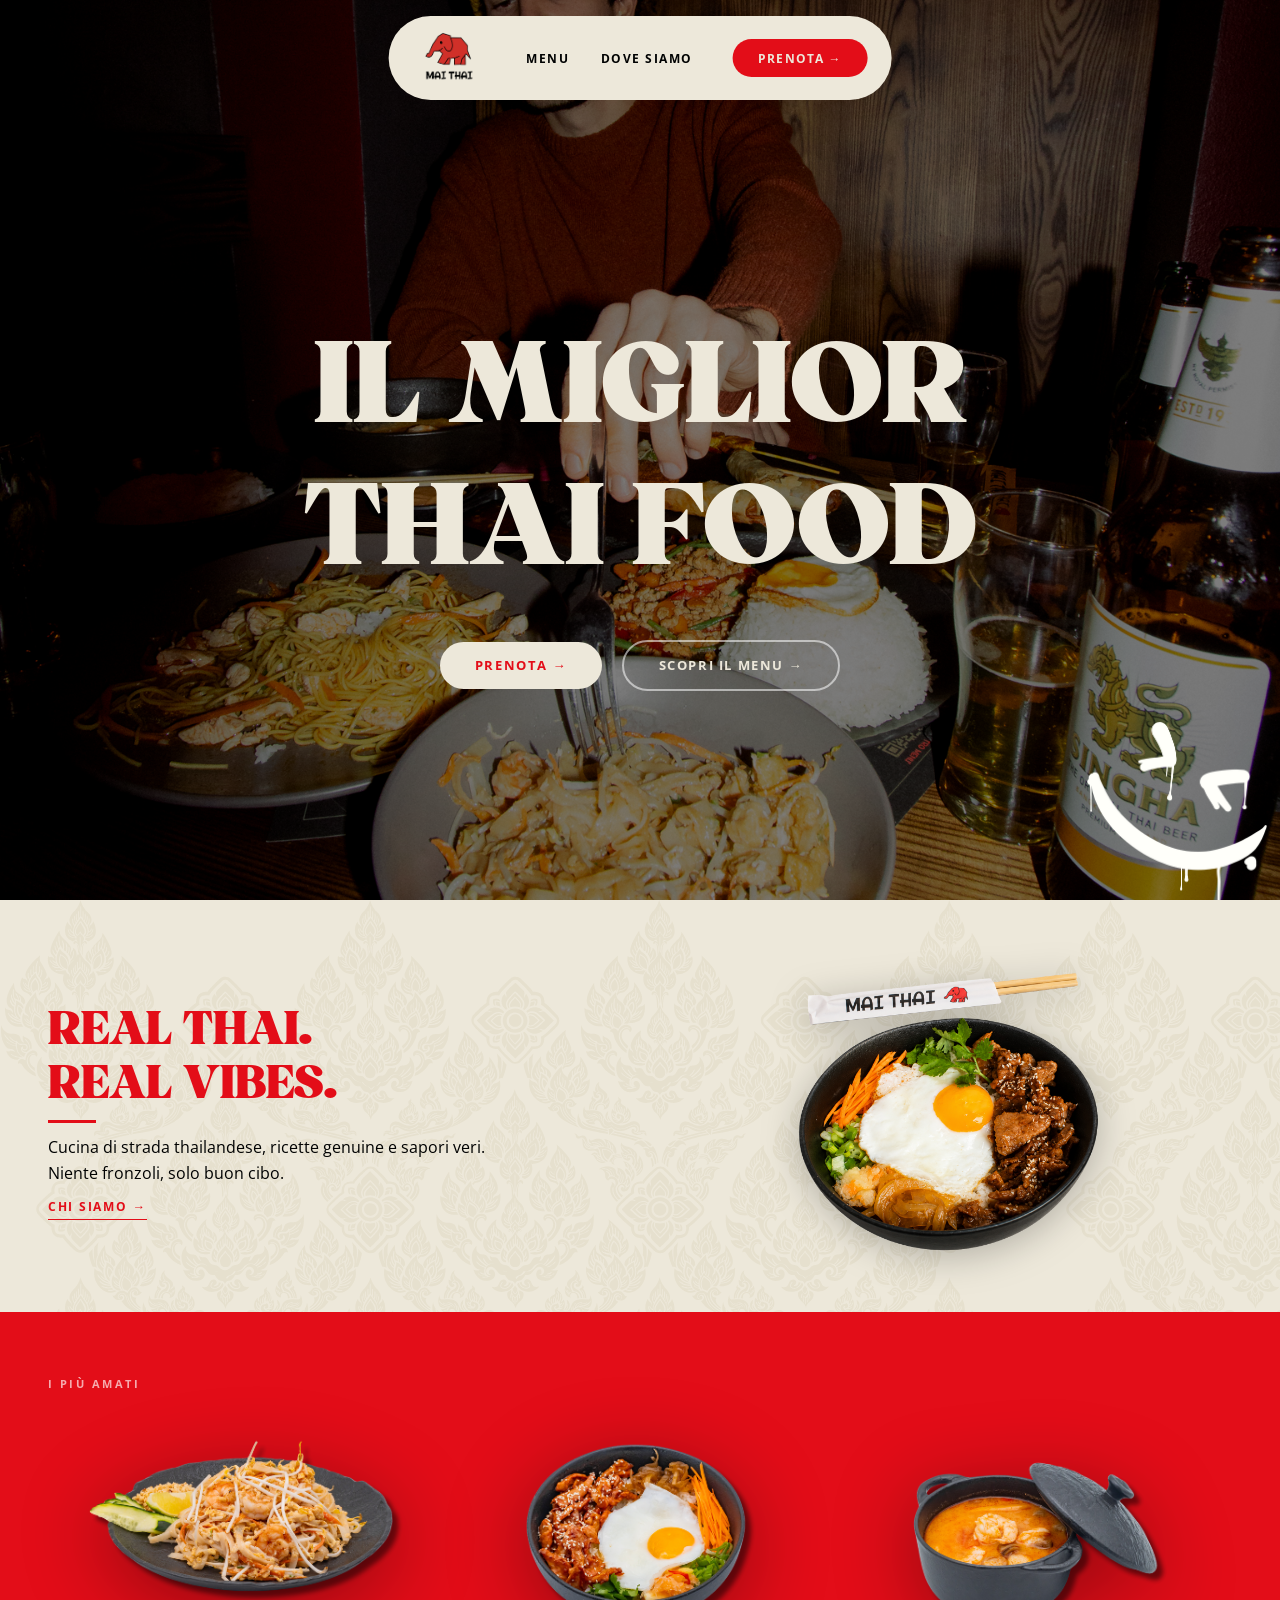
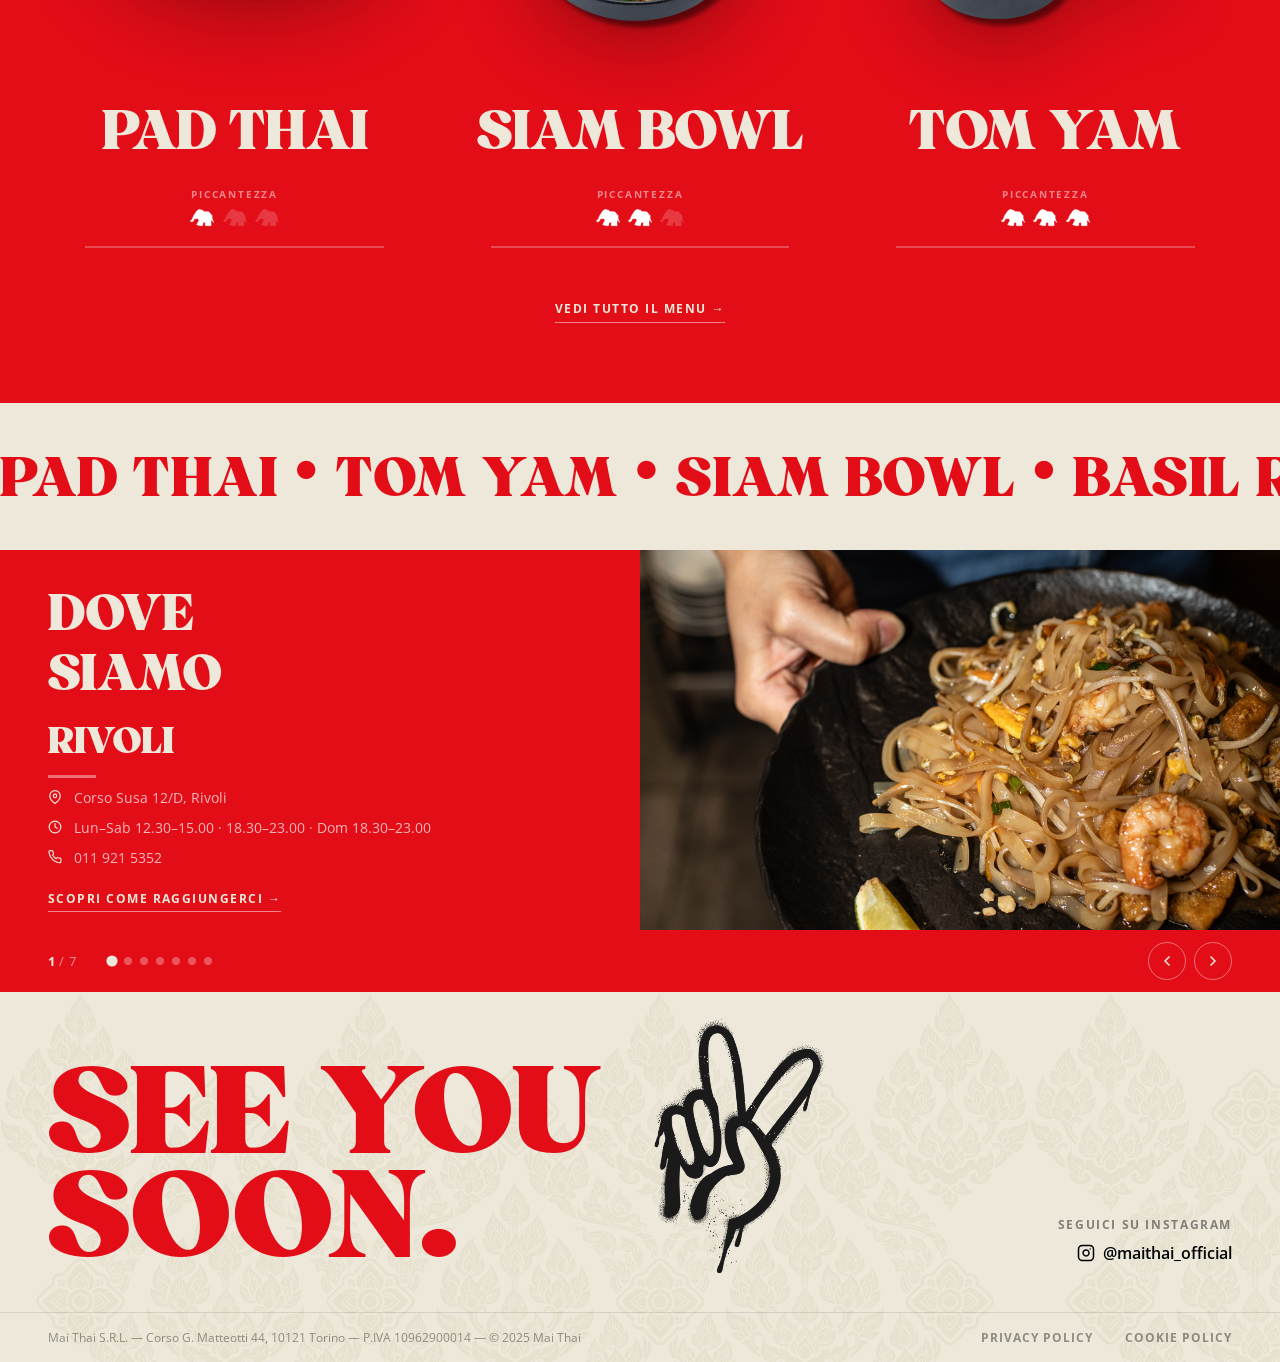
==== home-v3.html @ 7709aa97 "Rimuove voce Home dalla navbar — il logo funge da link home" ====
<!DOCTYPE html>
<html lang="it">
<head>
  <meta charset="UTF-8">
  <meta name="viewport" content="width=device-width, initial-scale=1.0">
  <title>Mai Thai — Ristorante Thai Torino</title>
  <link rel="icon" href="images/loghi/logoheader.png">
  <link rel="stylesheet" href="css/reset.css">
  <link rel="stylesheet" href="css/animations.css">
  <link rel="stylesheet" href="css/home-v3.css">
  <link rel="preconnect" href="https://fonts.googleapis.com">
  <link rel="preconnect" href="https://fonts.gstatic.com" crossorigin>
  <link href="https://fonts.googleapis.com/css2?family=Open+Sans:ital,wght@0,300..800;1,300..800&display=swap" rel="stylesheet">
</head>
<body>

  <!-- ===== HEADER ===== -->
  <header class="v3-header">
    <div class="v3-header__inner">
      <a href="home-v3.html" class="v3-header__logo">
        <img src="images/loghi/logoheader.png" alt="Mai Thai">
      </a>
      <nav class="v3-header__nav">
        <a href="menu.html">Menu</a>
        <a href="sedi.html">Dove siamo</a>
      </nav>
      <a href="sedi.html" class="v3-header__cta">Prenota &rarr;</a>
      <button class="v3-header__burger" aria-label="Apri menu" aria-expanded="false">
        <span></span><span></span><span></span>
      </button>
    </div>
  </header>

  <div class="v3-nav-mobile" id="v3-nav-mobile">
    <div class="v3-nav-mobile__inner">
      <a href="menu.html">Menu</a>
      <a href="sedi.html">Dove siamo</a>
      <a href="sedi.html" class="v3-nav-mobile__cta">Prenota &rarr;</a>
    </div>
  </div>

  <main>

    <!-- ===== HERO ===== -->
    <section class="v3-hero">

      <div class="v3-hero__content">
        <h1 class="v3-hero__title">
          <span>Il miglior</span>
          <span>Thai Food</span>
        </h1>
        <div class="v3-hero__ctas">
          <a href="sedi.html" class="v3-hero__cta v3-hero__cta--primary">Prenota →</a>
          <a href="#bestseller" class="v3-hero__cta v3-hero__cta--secondary">Scopri il menu →</a>
        </div>
      </div>

      <img src="images/grafiche/grafiti/SMILE.png" alt="" class="v3-graffiti v3-graffiti--smile-hero" aria-hidden="true">

    </section>

    <!-- ===== CHI SIAMO ===== -->
    <section class="v3-chisiamo">

      <div class="v3-chisiamo__inner">

        <div class="v3-chisiamo__text" data-reveal>
          <h2 class="v3-chisiamo__title">Real Thai.<br>Real Vibes.</h2>
          <div class="v3-chisiamo__divider"></div>
          <p class="v3-chisiamo__desc">Cucina di strada thailandese, ricette genuine e sapori veri. Niente fronzoli, solo buon cibo.</p>
          <a href="sedi.html" class="v3-chisiamo__link">Chi siamo &rarr;</a>
        </div>

        <div class="v3-chisiamo__visual">
          <div class="v3-chisiamo__photo" data-reveal-right>
            <img src="images/grafiche/PROVA CHI SIAMO.png" alt="Mai Thai ristorante">
          </div>
        </div>

      </div>

    </section>

    <!-- ===== BEST SELLER ===== -->
    <section class="v3-bestseller" id="bestseller">

      <p class="v3-bestseller__label">I più amati</p>

      <div class="v3-bestseller__grid">

        <div class="v3-dish">
          <div class="v3-dish__img">
            <img src="images/PIATTI/PADTHAI.png" alt="Pad Thai">
          </div>
          <h3 class="v3-dish__name">Pad Thai</h3>
          <div class="v3-dish__spice">
            <span class="v3-dish__spice-label">Piccantezza</span>
            <div class="v3-dish__spice-icons">
              <img src="images/loghi/elefante-rosso.svg" class="active" alt="">
              <img src="images/loghi/elefante-rosso.svg" alt="">
              <img src="images/loghi/elefante-rosso.svg" alt="">
            </div>
          </div>
          <div class="v3-dish__line"></div>
        </div>

        <div class="v3-dish">
          <div class="v3-dish__img">
            <img src="images/PIATTI/SIAMBOWL.png" alt="Siam Bowl">
          </div>
          <h3 class="v3-dish__name">Siam Bowl</h3>
          <div class="v3-dish__spice">
            <span class="v3-dish__spice-label">Piccantezza</span>
            <div class="v3-dish__spice-icons">
              <img src="images/loghi/elefante-rosso.svg" class="active" alt="">
              <img src="images/loghi/elefante-rosso.svg" class="active" alt="">
              <img src="images/loghi/elefante-rosso.svg" alt="">
            </div>
          </div>
          <div class="v3-dish__line"></div>
        </div>

        <div class="v3-dish">
          <div class="v3-dish__img">
            <img src="images/PIATTI/TOMYAMKOONG.png" alt="Tom Yam">
          </div>
          <h3 class="v3-dish__name">Tom Yam</h3>
          <div class="v3-dish__spice">
            <span class="v3-dish__spice-label">Piccantezza</span>
            <div class="v3-dish__spice-icons">
              <img src="images/loghi/elefante-rosso.svg" class="active" alt="">
              <img src="images/loghi/elefante-rosso.svg" class="active" alt="">
              <img src="images/loghi/elefante-rosso.svg" class="active" alt="">
            </div>
          </div>
          <div class="v3-dish__line"></div>
        </div>

      </div>

      <div class="v3-bestseller__cta">
        <a href="menu.html">Vedi tutto il menu &rarr;</a>
      </div>

    </section>

    <!-- ===== TICKER ===== -->
    <div class="v3-ticker" aria-hidden="true">
      <div class="v3-ticker__wrap">
        <div class="v3-ticker__track">
          <span>PAD THAI &bull; TOM YAM &bull; SIAM BOWL &bull; BASIL RICE &bull; SPRING ROLL &bull; GREEN CURRY &bull; PRAWN PANANG &bull;&nbsp;&nbsp;</span>
          <span>PAD THAI &bull; TOM YAM &bull; SIAM BOWL &bull; BASIL RICE &bull; SPRING ROLL &bull; GREEN CURRY &bull; PRAWN PANANG &bull;&nbsp;&nbsp;</span>
        </div>
      </div>
    </div>

    <!-- ===== DOVE SIAMO — SLIDER ===== -->
    <section class="v3-sedi">

      <!-- Colonna sinistra: info slides + controlli -->
      <div class="v3-sedi__left">

        <!-- Slide 1: Rivoli -->
        <div class="v3-sedi__slide active">
          <div class="v3-sedi__info">
            <h2 class="v3-sedi__heading">Dove<br>siamo</h2>
            <p class="v3-sedi__city">Rivoli</p>
            <div class="v3-sedi__divider"></div>
            <div class="v3-sedi__row">
              <svg width="14" height="14" viewBox="0 0 24 24" fill="none" stroke="currentColor" stroke-width="2" stroke-linecap="round" stroke-linejoin="round"><path d="M21 10c0 7-9 13-9 13s-9-6-9-13a9 9 0 0 1 18 0z"/><circle cx="12" cy="10" r="3"/></svg>
              Corso Susa 12/D, Rivoli
            </div>
            <div class="v3-sedi__row">
              <svg width="14" height="14" viewBox="0 0 24 24" fill="none" stroke="currentColor" stroke-width="2" stroke-linecap="round" stroke-linejoin="round"><circle cx="12" cy="12" r="10"/><polyline points="12 6 12 12 16 14"/></svg>
              Lun–Sab 12.30–15.00 &middot; 18.30–23.00 &middot; Dom 18.30–23.00
            </div>
            <div class="v3-sedi__row">
              <svg width="14" height="14" viewBox="0 0 24 24" fill="none" stroke="currentColor" stroke-width="2" stroke-linecap="round" stroke-linejoin="round"><path d="M22 16.92v3a2 2 0 0 1-2.18 2 19.79 19.79 0 0 1-8.63-3.07A19.5 19.5 0 0 1 4.69 12 19.79 19.79 0 0 1 1.61 3.41 2 2 0 0 1 3.59 1h3a2 2 0 0 1 2 1.72 12.84 12.84 0 0 0 .7 2.81 2 2 0 0 1-.45 2.11L8.09 8.91a16 16 0 0 0 6 6l1.27-1.27a2 2 0 0 1 2.11-.45 12.84 12.84 0 0 0 2.81.7A2 2 0 0 1 22 16.92z"/></svg>
              <a href="tel:01119215352">011 921 5352</a>
            </div>
            <a href="sedi.html#rivoli" class="v3-sedi__cta">Scopri come raggiungerci &rarr;</a>
          </div>
        </div>

        <!-- Slide 2: Torino -->
        <div class="v3-sedi__slide">
          <div class="v3-sedi__info">
            <h2 class="v3-sedi__heading">Dove<br>siamo</h2>
            <p class="v3-sedi__city">Torino</p>
            <div class="v3-sedi__divider"></div>
            <div class="v3-sedi__row">
              <svg width="14" height="14" viewBox="0 0 24 24" fill="none" stroke="currentColor" stroke-width="2" stroke-linecap="round" stroke-linejoin="round"><path d="M21 10c0 7-9 13-9 13s-9-6-9-13a9 9 0 0 1 18 0z"/><circle cx="12" cy="10" r="3"/></svg>
              Via Mazzini 56/H, Torino
            </div>
            <div class="v3-sedi__row">
              <svg width="14" height="14" viewBox="0 0 24 24" fill="none" stroke="currentColor" stroke-width="2" stroke-linecap="round" stroke-linejoin="round"><circle cx="12" cy="12" r="10"/><polyline points="12 6 12 12 16 14"/></svg>
              Lun–Sab 12.30–15.00 &middot; 18.30–23.00 &middot; Dom 18.30–23.00
            </div>
            <div class="v3-sedi__row">
              <svg width="14" height="14" viewBox="0 0 24 24" fill="none" stroke="currentColor" stroke-width="2" stroke-linecap="round" stroke-linejoin="round"><path d="M22 16.92v3a2 2 0 0 1-2.18 2 19.79 19.79 0 0 1-8.63-3.07A19.5 19.5 0 0 1 4.69 12 19.79 19.79 0 0 1 1.61 3.41 2 2 0 0 1 3.59 1h3a2 2 0 0 1 2 1.72 12.84 12.84 0 0 0 .7 2.81 2 2 0 0 1-.45 2.11L8.09 8.91a16 16 0 0 0 6 6l1.27-1.27a2 2 0 0 1 2.11-.45 12.84 12.84 0 0 0 2.81.7A2 2 0 0 1 22 16.92z"/></svg>
              <a href="tel:0117633653">011 763 3653</a>
            </div>
            <a href="sedi.html#torino" class="v3-sedi__cta">Scopri come raggiungerci &rarr;</a>
          </div>
        </div>

        <!-- Slide 3: Moncalieri -->
        <div class="v3-sedi__slide">
          <div class="v3-sedi__info">
            <h2 class="v3-sedi__heading">Dove<br>siamo</h2>
            <p class="v3-sedi__city">Moncalieri</p>
            <div class="v3-sedi__divider"></div>
            <div class="v3-sedi__row">
              <svg width="14" height="14" viewBox="0 0 24 24" fill="none" stroke="currentColor" stroke-width="2" stroke-linecap="round" stroke-linejoin="round"><path d="M21 10c0 7-9 13-9 13s-9-6-9-13a9 9 0 0 1 18 0z"/><circle cx="12" cy="10" r="3"/></svg>
              Strada Torino 1, Moncalieri
            </div>
            <div class="v3-sedi__row">
              <svg width="14" height="14" viewBox="0 0 24 24" fill="none" stroke="currentColor" stroke-width="2" stroke-linecap="round" stroke-linejoin="round"><circle cx="12" cy="12" r="10"/><polyline points="12 6 12 12 16 14"/></svg>
              Lun–Sab 12.30–15.00 &middot; 18.30–23.00 &middot; Dom 18.30–23.00
            </div>
            <div class="v3-sedi__row">
              <svg width="14" height="14" viewBox="0 0 24 24" fill="none" stroke="currentColor" stroke-width="2" stroke-linecap="round" stroke-linejoin="round"><path d="M22 16.92v3a2 2 0 0 1-2.18 2 19.79 19.79 0 0 1-8.63-3.07A19.5 19.5 0 0 1 4.69 12 19.79 19.79 0 0 1 1.61 3.41 2 2 0 0 1 3.59 1h3a2 2 0 0 1 2 1.72 12.84 12.84 0 0 0 .7 2.81 2 2 0 0 1-.45 2.11L8.09 8.91a16 16 0 0 0 6 6l1.27-1.27a2 2 0 0 1 2.11-.45 12.84 12.84 0 0 0 2.81.7A2 2 0 0 1 22 16.92z"/></svg>
              <a href="tel:0116404405">011 640 4405</a>
            </div>
            <a href="sedi.html#moncalieri" class="v3-sedi__cta">Scopri come raggiungerci &rarr;</a>
          </div>
        </div>

        <!-- Slide 4: Torino 2 -->
        <div class="v3-sedi__slide">
          <div class="v3-sedi__info">
            <h2 class="v3-sedi__heading">Dove<br>siamo</h2>
            <p class="v3-sedi__city">Torino 2</p>
            <div class="v3-sedi__divider"></div>
            <div class="v3-sedi__row">
              <svg width="14" height="14" viewBox="0 0 24 24" fill="none" stroke="currentColor" stroke-width="2" stroke-linecap="round" stroke-linejoin="round"><path d="M21 10c0 7-9 13-9 13s-9-6-9-13a9 9 0 0 1 18 0z"/><circle cx="12" cy="10" r="3"/></svg>
              Via G. Gropello 22, Torino
            </div>
            <div class="v3-sedi__row">
              <svg width="14" height="14" viewBox="0 0 24 24" fill="none" stroke="currentColor" stroke-width="2" stroke-linecap="round" stroke-linejoin="round"><circle cx="12" cy="12" r="10"/><polyline points="12 6 12 12 16 14"/></svg>
              Lun–Sab 12.30–15.00 &middot; 18.30–23.00 &middot; Dom 18.30–23.00
            </div>
            <div class="v3-sedi__row">
              <svg width="14" height="14" viewBox="0 0 24 24" fill="none" stroke="currentColor" stroke-width="2" stroke-linecap="round" stroke-linejoin="round"><path d="M22 16.92v3a2 2 0 0 1-2.18 2 19.79 19.79 0 0 1-8.63-3.07A19.5 19.5 0 0 1 4.69 12 19.79 19.79 0 0 1 1.61 3.41 2 2 0 0 1 3.59 1h3a2 2 0 0 1 2 1.72 12.84 12.84 0 0 0 .7 2.81 2 2 0 0 1-.45 2.11L8.09 8.91a16 16 0 0 0 6 6l1.27-1.27a2 2 0 0 1 2.11-.45 12.84 12.84 0 0 0 2.81.7A2 2 0 0 1 22 16.92z"/></svg>
              <a href="tel:0117602823">011 760 2823</a>
            </div>
            <a href="sedi.html#torino2" class="v3-sedi__cta">Scopri come raggiungerci &rarr;</a>
          </div>
        </div>

        <!-- Slide 5: Chieri -->
        <div class="v3-sedi__slide">
          <div class="v3-sedi__info">
            <h2 class="v3-sedi__heading">Dove<br>siamo</h2>
            <p class="v3-sedi__city">Chieri</p>
            <div class="v3-sedi__divider"></div>
            <div class="v3-sedi__row">
              <svg width="14" height="14" viewBox="0 0 24 24" fill="none" stroke="currentColor" stroke-width="2" stroke-linecap="round" stroke-linejoin="round"><path d="M21 10c0 7-9 13-9 13s-9-6-9-13a9 9 0 0 1 18 0z"/><circle cx="12" cy="10" r="3"/></svg>
              Via Marconi 1, Chieri
            </div>
            <div class="v3-sedi__row">
              <svg width="14" height="14" viewBox="0 0 24 24" fill="none" stroke="currentColor" stroke-width="2" stroke-linecap="round" stroke-linejoin="round"><circle cx="12" cy="12" r="10"/><polyline points="12 6 12 12 16 14"/></svg>
              Lun–Sab 12.30–15.00 &middot; 18.30–23.00 &middot; Dom 18.30–23.00
            </div>
            <div class="v3-sedi__row">
              <svg width="14" height="14" viewBox="0 0 24 24" fill="none" stroke="currentColor" stroke-width="2" stroke-linecap="round" stroke-linejoin="round"><path d="M22 16.92v3a2 2 0 0 1-2.18 2 19.79 19.79 0 0 1-8.63-3.07A19.5 19.5 0 0 1 4.69 12 19.79 19.79 0 0 1 1.61 3.41 2 2 0 0 1 3.59 1h3a2 2 0 0 1 2 1.72 12.84 12.84 0 0 0 .7 2.81 2 2 0 0 1-.45 2.11L8.09 8.91a16 16 0 0 0 6 6l1.27-1.27a2 2 0 0 1 2.11-.45 12.84 12.84 0 0 0 2.81.7A2 2 0 0 1 22 16.92z"/></svg>
              <a href="tel:0119315778">011 931 5778</a>
            </div>
            <a href="sedi.html#chieri" class="v3-sedi__cta">Scopri come raggiungerci &rarr;</a>
          </div>
        </div>

        <!-- Slide 6: Cuneo -->
        <div class="v3-sedi__slide">
          <div class="v3-sedi__info">
            <h2 class="v3-sedi__heading">Dove<br>siamo</h2>
            <p class="v3-sedi__city">Cuneo</p>
            <div class="v3-sedi__divider"></div>
            <div class="v3-sedi__row">
              <svg width="14" height="14" viewBox="0 0 24 24" fill="none" stroke="currentColor" stroke-width="2" stroke-linecap="round" stroke-linejoin="round"><path d="M21 10c0 7-9 13-9 13s-9-6-9-13a9 9 0 0 1 18 0z"/><circle cx="12" cy="10" r="3"/></svg>
              Piazza Vincenzo Virginio 9/B, Cuneo
            </div>
            <div class="v3-sedi__row">
              <svg width="14" height="14" viewBox="0 0 24 24" fill="none" stroke="currentColor" stroke-width="2" stroke-linecap="round" stroke-linejoin="round"><circle cx="12" cy="12" r="10"/><polyline points="12 6 12 12 16 14"/></svg>
              Lun–Sab 12.30–15.00 &middot; 18.30–23.00 &middot; Dom 18.30–23.00
            </div>
            <div class="v3-sedi__row">
              <svg width="14" height="14" viewBox="0 0 24 24" fill="none" stroke="currentColor" stroke-width="2" stroke-linecap="round" stroke-linejoin="round"><path d="M22 16.92v3a2 2 0 0 1-2.18 2 19.79 19.79 0 0 1-8.63-3.07A19.5 19.5 0 0 1 4.69 12 19.79 19.79 0 0 1 1.61 3.41 2 2 0 0 1 3.59 1h3a2 2 0 0 1 2 1.72 12.84 12.84 0 0 0 .7 2.81 2 2 0 0 1-.45 2.11L8.09 8.91a16 16 0 0 0 6 6l1.27-1.27a2 2 0 0 1 2.11-.45 12.84 12.84 0 0 0 2.81.7A2 2 0 0 1 22 16.92z"/></svg>
              <a href="tel:0171480470">0171 480 470</a>
            </div>
            <a href="sedi.html#cuneo" class="v3-sedi__cta">Scopri come raggiungerci &rarr;</a>
          </div>
        </div>

        <!-- Slide 7: Mondovì -->
        <div class="v3-sedi__slide">
          <div class="v3-sedi__info">
            <h2 class="v3-sedi__heading">Dove<br>siamo</h2>
            <p class="v3-sedi__city">Mondov&igrave;</p>
            <div class="v3-sedi__divider"></div>
            <div class="v3-sedi__row">
              <svg width="14" height="14" viewBox="0 0 24 24" fill="none" stroke="currentColor" stroke-width="2" stroke-linecap="round" stroke-linejoin="round"><path d="M21 10c0 7-9 13-9 13s-9-6-9-13a9 9 0 0 1 18 0z"/><circle cx="12" cy="10" r="3"/></svg>
              Corso Statuto 10, Mondov&igrave;
            </div>
            <div class="v3-sedi__row">
              <svg width="14" height="14" viewBox="0 0 24 24" fill="none" stroke="currentColor" stroke-width="2" stroke-linecap="round" stroke-linejoin="round"><circle cx="12" cy="12" r="10"/><polyline points="12 6 12 12 16 14"/></svg>
              Lun–Sab 12.30–15.00 &middot; 18.30–23.00 &middot; Dom 18.30–23.00
            </div>
            <div class="v3-sedi__row">
              <svg width="14" height="14" viewBox="0 0 24 24" fill="none" stroke="currentColor" stroke-width="2" stroke-linecap="round" stroke-linejoin="round"><path d="M22 16.92v3a2 2 0 0 1-2.18 2 19.79 19.79 0 0 1-8.63-3.07A19.5 19.5 0 0 1 4.69 12 19.79 19.79 0 0 1 1.61 3.41 2 2 0 0 1 3.59 1h3a2 2 0 0 1 2 1.72 12.84 12.84 0 0 0 .7 2.81 2 2 0 0 1-.45 2.11L8.09 8.91a16 16 0 0 0 6 6l1.27-1.27a2 2 0 0 1 2.11-.45 12.84 12.84 0 0 0 2.81.7A2 2 0 0 1 22 16.92z"/></svg>
              <a href="tel:0174300296">0174 300 296</a>
            </div>
            <a href="sedi.html#mondovi" class="v3-sedi__cta">Scopri come raggiungerci &rarr;</a>
          </div>
        </div>

      </div>

      <!-- Colonna destra: foto -->
      <div class="v3-sedi__right">
        <div class="v3-sedi__photo active"><img src="images/street/STREET1.jpg" alt="Mai Thai Rivoli" style="object-position: center 55%;"></div>
        <div class="v3-sedi__photo"><img src="images/street/STREET2.jpg" alt="Mai Thai Torino" style="object-position: center 55%;"></div>
        <div class="v3-sedi__photo"><img src="images/street/STREET3.jpg" alt="Mai Thai Moncalieri" style="object-position: center center;"></div>
        <div class="v3-sedi__photo"><img src="images/street/STREET4.jpg" alt="Mai Thai Torino 2" style="object-position: center 55%;"></div>
        <div class="v3-sedi__photo"><img src="images/street/STREET5.jpg" alt="Mai Thai Chieri" style="object-position: center 35%;"></div>
        <div class="v3-sedi__photo"><img src="images/street/STREET6.jpg" alt="Mai Thai Cuneo" style="object-position: center 40%;"></div>
        <div class="v3-sedi__photo"><img src="images/street/STREET7.jpg" alt="Mai Thai Mondovì" style="object-position: center 40%;"></div>
      </div>

      <!-- Controlli slider — sotto, centrati su tutta la larghezza -->
      <div class="v3-sedi__controls">
        <span class="v3-sedi__counter"><strong>1</strong> / 7</span>
        <div class="v3-sedi__arrows">
          <button class="v3-sedi__btn v3-sedi__btn--prev" aria-label="Sede precedente">
            <svg viewBox="0 0 24 24"><polyline points="15 18 9 12 15 6"/></svg>
          </button>
          <button class="v3-sedi__btn v3-sedi__btn--next" aria-label="Sede successiva">
            <svg viewBox="0 0 24 24"><polyline points="9 18 15 12 9 6"/></svg>
          </button>
        </div>
      </div>

    </section>

  </main>

  <!-- ===== FOOTER ===== -->
  <footer class="v3-footer">

    <div class="v3-footer__main">
      <h2 class="v3-footer__headline">See you<br>soon.</h2>
      <img src="images/grafiche/grafiti/HAND.png" alt="" class="v3-graffiti v3-graffiti--smile-footer" aria-hidden="true">
      <div class="v3-footer__social">
        <p class="v3-footer__social-label">Seguici su Instagram</p>
        <a href="https://www.instagram.com/maithai_official/" target="_blank" rel="noopener" class="v3-footer__social-handle">
          <svg width="18" height="18" viewBox="0 0 24 24" fill="none" stroke="currentColor" stroke-width="2" stroke-linecap="round" stroke-linejoin="round"><rect x="2" y="2" width="20" height="20" rx="5" ry="5"/><path d="M16 11.37A4 4 0 1 1 12.63 8 4 4 0 0 1 16 11.37z"/><line x1="17.5" y1="6.5" x2="17.51" y2="6.5"/></svg>
          @maithai_official
        </a>
      </div>
    </div>

    <div class="v3-footer__bottom">
      <p class="v3-footer__legal">Mai Thai S.R.L. &mdash; Corso G. Matteotti 44, 10121 Torino &mdash; P.IVA 10962900014 &mdash; &copy; 2025 Mai Thai</p>
      <div class="v3-footer__bottom-links">
        <a href="#">Privacy Policy</a>
        <a href="#">Cookie Policy</a>
      </div>
    </div>

  </footer>

  <script src="js/animations.js"></script>
  <script src="js/home-v3.js"></script>

</body>
</html>
---- css/animations.css ----
/* ===== ANIMAZIONI SITO ===== */

/* ----- Scroll to top button ----- */
.scroll-top {
  position: fixed;
  bottom: 2rem;
  right: 2rem;
  z-index: 900;
  width: 48px;
  height: 48px;
  border-radius: 50%;
  background-color: var(--color-white);
  border: none;
  cursor: pointer;
  display: flex;
  align-items: center;
  justify-content: center;
  box-shadow: 0 4px 16px rgba(0,0,0,0.20);
  opacity: 0;
  transform: translateY(12px);
  transition: opacity 0.3s ease, transform 0.3s ease, background-color 0.2s;
  pointer-events: none;
}

.scroll-top.is-visible {
  opacity: 1;
  transform: translateY(0);
  pointer-events: auto;
}

.scroll-top:hover {
  background-color: var(--color-red);
  animation: btn-bounce-up 0.4s ease;
}

@keyframes btn-bounce-up {
  0%, 100% { transform: translateY(0); }
  40%       { transform: translateY(-6px); }
  70%       { transform: translateY(-2px); }
}

.scroll-top svg {
  width: 20px;
  height: 20px;
  color: var(--color-red);
  transition: color 0.2s;
}

.scroll-top:hover svg {
  color: var(--color-white);
}


/* ----- Transizioni tra pagine: loader con logo ----- */
#page-loader {
  position: fixed;
  inset: 0;
  z-index: 9999;
  background-color: #0a0a0a;
  display: flex;
  align-items: center;
  justify-content: center;
  opacity: 0;
  pointer-events: none;
  transition: opacity 0.25s ease;
}

#page-loader.is-active {
  opacity: 1;
  pointer-events: all;
}

#page-loader img {
  width: 140px;
  opacity: 0;
  transform: scale(0.85);
  transition: opacity 0.2s ease 0.15s, transform 0.3s cubic-bezier(0.34, 1.56, 0.64, 1) 0.15s;
}

#page-loader.is-active img {
  opacity: 1;
  transform: scale(1);
}

@keyframes page-fade-in {
  from { opacity: 0; }
  to   { opacity: 1; }
}

body {
  animation: page-fade-in 0.35s ease forwards;
}


/* ----- Scroll reveal ----- */
[data-reveal] {
  opacity: 0;
  transform: translateY(30px);
  transition: opacity 0.65s ease, transform 0.65s ease;
}

[data-reveal].is-visible {
  opacity: 1;
  transform: translateY(0);
}

/* ----- Scroll reveal con stagger sui figli ----- */
[data-reveal-stagger] > * {
  opacity: 0;
  transform: translateY(24px);
  transition: opacity 0.55s ease, transform 0.55s ease;
}

[data-reveal-stagger].is-visible > * {
  opacity: 1;
  transform: translateY(0);
}

/* ----- Hero: parole del titolo ----- */
.hero__word {
  display: inline-block;
  opacity: 0;
  transform: translateY(28px);
  transition: opacity 0.5s ease, transform 0.5s cubic-bezier(0.34, 1.56, 0.64, 1);
}

.hero__word.is-visible {
  opacity: 1;
  transform: translateY(0);
}

/* ----- Hero: sottotitolo e bottoni ----- */
.hero__sub,
.hero__actions {
  opacity: 0;
  transform: translateY(18px);
  transition: opacity 0.5s ease, transform 0.5s ease;
}

.hero__sub.is-visible,
.hero__actions.is-visible {
  opacity: 1;
  transform: translateY(0);
}

/* ----- Slide da destra con bounce ----- */
[data-reveal-right] {
  opacity: 0;
  transform: translateX(60px);
  transition: opacity 0.9s ease, transform 1.1s cubic-bezier(0.34, 1.56, 0.64, 1);
}

[data-reveal-right].is-visible {
  opacity: 1;
  transform: translateX(0);
}

/* ----- Rispetta prefers-reduced-motion ----- */
@media (prefers-reduced-motion: reduce) {
  [data-reveal],
  [data-reveal-right],
  [data-reveal-stagger] > *,
  .hero__word,
  .hero__sub,
  .hero__actions {
    opacity: 1 !important;
    transform: none !important;
    transition: none !important;
  }
}
---- css/home-v3.css ----
/* ===== HOME V3 — Bold Street Style ===== */

@font-face {
  font-family: 'TAN Ashford';
  src: url('../font/ashford-bold.woff') format('woff');
  font-weight: bold;
  font-style: normal;
}

:root {
  --red: #E30D18;
  --beige: #EDE8DA;
  --black: #010202;
  --white: #EDE8DA;
  --font-display: 'TAN Ashford', Georgia, serif;
  --font-body: 'Open Sans', sans-serif;
}

*, *::before, *::after { box-sizing: border-box; margin: 0; padding: 0; }

body {
  font-family: var(--font-body);
  background-color: var(--beige);
  background-image: url("../images/grafiche/TEXTURE MENU.png");
  background-repeat: repeat;
  background-blend-mode: multiply;
  color: var(--black);
  -webkit-font-smoothing: antialiased;
}

a { text-decoration: none; color: inherit; }
ul { list-style: none; }
img { max-width: 100%; display: block; }

/* ===== HEADER ===== */

.v3-header {
  position: fixed;
  top: 1rem;
  left: 50%;
  transform: translateX(-50%);
  width: fit-content;
  max-width: calc(100% - 4rem);
  z-index: 100;
  background-color: var(--beige);
  border-radius: 999px;
}

.v3-header__inner {
  display: flex;
  align-items: center;
  gap: 2.5rem;
  padding: 0.7rem 1.5rem 0.7rem 1.5rem;
}

.v3-header__logo {
  flex-shrink: 0;
}

.v3-header__logo img {
  height: 62px;
  width: auto;
  display: block;
}

.v3-header__nav {
  display: flex;
  align-items: center;
  gap: 2rem;
}

.v3-header__nav a {
  font-family: var(--font-body);
  font-weight: 700;
  font-size: 0.75rem;
  letter-spacing: 0.12em;
  text-transform: uppercase;
  color: var(--black);
  transition: color 0.2s;
}

.v3-header__nav a:hover,
.v3-header__nav a.active {
  color: var(--red);
}

.v3-header__cta {
  font-family: var(--font-body);
  font-weight: 700;
  font-size: 0.75rem;
  letter-spacing: 0.1em;
  text-transform: uppercase;
  color: var(--beige);
  background-color: var(--red);
  padding: 0.65rem 1.6rem;
  border-radius: 999px;
  transition: background-color 0.2s;
  white-space: nowrap;
  flex-shrink: 0;
}

.v3-header__cta:hover {
  background-color: var(--black);
}

/* ===== GRAFFITI BASE ===== */

.v3-graffiti {
  position: absolute;
  pointer-events: none;
  user-select: none;
}

/* ===== HERO ===== */

.v3-hero {
  background-color: var(--red);
  background-image: url('../images/street/STREET6.jpg');
  background-size: cover;
  background-position: center 70%;
  min-height: 100vh;
  padding-top: 100px;
  display: flex;
  align-items: center;
  justify-content: center;
  padding-left: 3rem;
  padding-right: 3rem;
  position: relative;
  overflow: hidden;
}

.v3-hero::before {
  content: '';
  position: absolute;
  inset: 0;
  background: rgba(0, 0, 0, 0.50);
  z-index: 0;
}

.v3-hero__content {
  display: flex;
  flex-direction: column;
  align-items: center;
  gap: 3rem;
  z-index: 1;
  position: relative;
  text-align: center;
}

.v3-hero__title {
  font-family: var(--font-display);
  font-size: clamp(6rem, 13vw, 20rem);
  color: var(--white);
  line-height: 0.85;
  text-transform: uppercase;
  display: flex;
  flex-direction: column;
  align-items: center;
}

.v3-hero__title span {
  white-space: nowrap;
}

.v3-hero__ctas {
  display: flex;
  align-items: center;
  gap: 1.2rem;
}

.v3-hero__cta {
  font-family: var(--font-body);
  font-weight: 700;
  font-size: 0.82rem;
  letter-spacing: 0.12em;
  text-transform: uppercase;
  padding: 0.9rem 2.2rem;
  border-radius: 999px;
  transition: background-color 0.2s, color 0.2s, border-color 0.2s;
}

.v3-hero__cta--primary {
  background-color: var(--white);
  color: var(--red);
}

.v3-hero__cta--primary:hover {
  background-color: var(--black);
  color: var(--red);
}

.v3-hero__cta--secondary {
  background-color: transparent;
  color: var(--white);
  border: 2px solid rgba(255,255,255,0.55);
}

.v3-hero__cta--secondary:hover {
  background-color: var(--black);
  color: var(--red);
  border-color: var(--black);
}

.v3-hero__dish img {
  width: 100%;
  height: auto;
  object-fit: contain;
  filter: drop-shadow(0 30px 60px rgba(0,0,0,0.35));
}

/* WOOW — non usato al momento */
.v3-graffiti--woow {
  width: 280px;
  top: 12%;
  right: 4%;
  z-index: 3;
}

/* SMILE — posizione originale, dietro il piatto */
.v3-graffiti--smile-hero {
  width: 180px;
  bottom: -4%;
  right: 1%;
  z-index: 2;
  filter: brightness(0) invert(1) sepia(0.5) saturate(0.6);
}

/* ===== CHI SIAMO ===== */

.v3-chisiamo {
  position: relative;
  background-color: var(--beige);
  background-image: url("../images/grafiche/TEXTURE MENU.png");
  background-repeat: repeat;
  background-blend-mode: multiply;
  padding: 2.5rem 0 2rem;
  overflow: hidden;
}

.v3-chisiamo__inner {
  position: relative;
  z-index: 1;
  display: grid;
  grid-template-columns: 1fr 1fr;
  gap: 2rem;
  align-items: center;
  max-width: 1300px;
  margin: 0 auto;
  padding: 0 3rem;
}

.v3-chisiamo__text {
  display: flex;
  flex-direction: column;
  gap: 0.7rem;
}

.v3-chisiamo__title {
  font-family: var(--font-display);
  font-size: clamp(2.5rem, 5vw, 6.5rem);
  color: var(--red);
  line-height: 0.85;
  text-transform: uppercase;
}

.v3-chisiamo__divider {
  width: 3rem;
  height: 3px;
  background-color: var(--red);
}

.v3-chisiamo__desc {
  font-family: var(--font-body);
  font-size: 0.98rem;
  line-height: 1.7;
  color: var(--black);
  max-width: 460px;
}

.v3-chisiamo__link {
  font-family: var(--font-body);
  font-weight: 700;
  font-size: 0.78rem;
  letter-spacing: 0.14em;
  text-transform: uppercase;
  color: var(--red);
  display: inline-flex;
  align-items: center;
  gap: 0.4rem;
  border-bottom: 1.5px solid var(--red);
  padding-bottom: 0.25rem;
  width: fit-content;
  transition: gap 0.2s, opacity 0.2s;
}

.v3-chisiamo__link:hover { gap: 0.7rem; opacity: 0.75; }

.v3-chisiamo__visual {
  display: flex;
  align-items: center;
  justify-content: center;
}

.v3-chisiamo__photo img {
  max-height: 340px;
  width: auto;
  display: block;
  filter: drop-shadow(0 6px 18px rgba(0,0,0,0.25));
}

/* ===== BEST SELLER ===== */

.v3-bestseller {
  background-color: var(--red);
  padding: 4rem 3rem 5rem;
  position: relative;
}

.v3-bestseller__label {
  font-family: var(--font-body);
  font-weight: 700;
  font-size: 0.7rem;
  letter-spacing: 0.22em;
  text-transform: uppercase;
  color: rgba(255,255,255,0.65);
  margin-bottom: 2rem;
}

/* cuore — best seller destra */
.v3-graffiti--cuore-bs {
  width: 200px;
  top: 3rem;
  right: 3rem;
  z-index: 2;
  transform: rotate(20deg);
}

.v3-bestseller__grid {
  display: grid;
  grid-template-columns: repeat(3, 1fr);
  gap: 2rem;
  max-width: 1200px;
  margin: 0 auto 3rem;
}

.v3-dish {
  display: flex;
  flex-direction: column;
  align-items: center;
  gap: 1.2rem;
}

.v3-dish__img {
  width: 100%;
  display: flex;
  align-items: center;
  justify-content: center;
}

.v3-dish__img img {
  width: 100%;
  max-width: 640px;
  height: auto;
  object-fit: contain;
  filter: drop-shadow(0 16px 40px rgba(0,0,0,0.35));
  transition: transform 0.35s;
}

.v3-dish:hover .v3-dish__img img {
  transform: translateY(-10px);
}

.v3-dish__name {
  font-family: var(--font-display);
  font-size: clamp(3rem, 6vw, 8rem);
  color: var(--white);
  text-transform: uppercase;
  line-height: 1;
  text-align: center;
  white-space: nowrap;
}

.v3-dish__spice {
  display: flex;
  flex-direction: column;
  align-items: center;
  gap: 0.4rem;
}

.v3-dish__spice-label {
  font-family: var(--font-body);
  font-size: 0.62rem;
  font-weight: 700;
  letter-spacing: 0.18em;
  text-transform: uppercase;
  color: rgba(255,255,255,0.5);
}

.v3-dish__spice-icons {
  display: flex;
  align-items: center;
  gap: 0.4rem;
}

.v3-dish__spice-icons img {
  width: 26px;
  height: auto;
  filter: brightness(0) invert(1);
  opacity: 0.18;
  transition: opacity 0.2s;
}

.v3-dish__spice-icons img.active {
  opacity: 1;
}

.v3-dish__line {
  width: 80%;
  height: 2px;
  background-color: rgba(255,255,255,0.25);
}

.v3-bestseller__cta {
  text-align: center;
  margin-top: 1rem;
}

.v3-bestseller__cta a {
  font-family: var(--font-body);
  font-weight: 700;
  font-size: 0.78rem;
  letter-spacing: 0.12em;
  text-transform: uppercase;
  color: var(--white);
  display: inline-flex;
  align-items: center;
  gap: 0.5rem;
  border-bottom: 1.5px solid rgba(255,255,255,0.5);
  padding-bottom: 0.3rem;
  transition: gap 0.2s, border-color 0.2s;
}

.v3-bestseller__cta a:hover {
  gap: 0.75rem;
  border-bottom-color: var(--white);
}

/* ===== TICKER ===== */

.v3-ticker {
  background-color: var(--beige);
  overflow: hidden;
  padding: 2rem 0;
}

.v3-ticker__wrap {
  overflow: hidden;
  padding: 0.2rem 0;
}

.v3-ticker__track {
  display: flex;
  white-space: nowrap;
  width: max-content;
  animation: ticker 22s linear infinite;
}

.v3-ticker__track span {
  font-family: var(--font-display);
  font-size: clamp(3rem, 6vw, 7rem);
  text-transform: uppercase;
  color: var(--red);
  letter-spacing: 0.02em;
  line-height: 1;
}

@keyframes ticker {
  from { transform: translateX(0); }
  to   { transform: translateX(-50%); }
}


/* ===== DOVE SIAMO ===== */

.v3-sedi {
  display: grid;
  grid-template-columns: 1fr 1fr;
  grid-template-rows: 380px auto;
  background-color: var(--red);
}

/* WOOW — angolo in alto a sinistra della foto sedi */
.v3-graffiti--woow-sedi {
  width: 320px;
  top: -60px;
  left: 38%;
  z-index: 10;
}

.v3-sedi__left {
  grid-column: 1;
  grid-row: 1;
  display: flex;
  flex-direction: column;
}

.v3-sedi__right {
  grid-column: 2;
  grid-row: 1;
  overflow: hidden;
  position: relative;
}

.v3-sedi__slide {
  display: none;
}

.v3-sedi__slide.active {
  display: flex;
  flex-direction: column;
  height: 100%;
}

.v3-sedi__info {
  padding: 2rem 2rem 2rem 3rem;
  display: flex;
  flex-direction: column;
  justify-content: center;
  gap: 0.6rem;
  flex: 1;
}

.v3-sedi__heading {
  font-family: var(--font-display);
  font-size: clamp(2.5rem, 5.5vw, 7rem);
  color: var(--beige);
  line-height: 0.85;
  text-transform: uppercase;
  margin-bottom: 0.2rem;
}

.v3-sedi__city {
  font-family: var(--font-display);
  font-size: clamp(2rem, 4vw, 5.5rem);
  color: var(--white);
  text-transform: uppercase;
  line-height: 1;
}

.v3-sedi__divider {
  width: 3rem;
  height: 3px;
  background-color: rgba(255,255,255,0.4);
}

.v3-sedi__row {
  display: flex;
  align-items: flex-start;
  gap: 0.75rem;
  font-family: var(--font-body);
  font-size: 0.86rem;
  color: rgba(255,255,255,0.7);
  line-height: 1.5;
}

.v3-sedi__row svg {
  color: var(--white);
  flex-shrink: 0;
  margin-top: 2px;
}

.v3-sedi__cta {
  font-family: var(--font-body);
  font-weight: 700;
  font-size: 0.76rem;
  letter-spacing: 0.12em;
  text-transform: uppercase;
  color: var(--white);
  display: inline-flex;
  align-items: center;
  gap: 0.4rem;
  margin-top: 0.75rem;
  border-bottom: 1.5px solid rgba(255,255,255,0.5);
  padding-bottom: 0.2rem;
  width: fit-content;
  transition: color 0.2s, gap 0.2s, border-color 0.2s;
}

.v3-sedi__cta:hover {
  color: var(--white);
  border-bottom-color: var(--white);
  gap: 0.65rem;
}

.v3-sedi__photo {
  display: none;
  position: absolute;
  inset: 0;
}

.v3-sedi__photo.active {
  display: block;
}

.v3-sedi__photo img {
  width: 100%;
  height: 100%;
  object-fit: cover;
  object-position: center center;
  display: block;
}

/* Controls */

.v3-sedi__controls {
  grid-column: 1 / -1;
  grid-row: 2;
  display: flex;
  align-items: center;
  justify-content: center;
  gap: 2rem;
  padding: 0.75rem 3rem;
}

.v3-sedi__counter {
  font-family: var(--font-body);
  font-size: 0.82rem;
  color: rgba(255,255,255,0.55);
  letter-spacing: 0.05em;
}

.v3-sedi__counter strong { color: var(--white); }

.v3-sedi__dots {
  display: flex;
  align-items: center;
  gap: 0.5rem;
}

.v3-sedi__dot {
  width: 8px;
  height: 8px;
  border-radius: 50%;
  background-color: rgba(255,255,255,0.3);
  border: none;
  cursor: pointer;
  padding: 0;
  transition: background-color 0.3s, transform 0.3s;
}

.v3-sedi__dot.active {
  background-color: var(--white);
  transform: scale(1.4);
}

.v3-sedi__dot:hover:not(.active) {
  background-color: rgba(255,255,255,0.6);
}

.v3-sedi__arrows {
  display: flex;
  gap: 0.5rem;
  margin-left: auto;
}

.v3-sedi__btn {
  width: 38px;
  height: 38px;
  border: 1.5px solid rgba(255,255,255,0.4);
  background: none;
  border-radius: 50%;
  cursor: pointer;
  display: flex;
  align-items: center;
  justify-content: center;
  color: var(--white);
  outline: none;
  transition: background-color 0.2s, color 0.2s, border-color 0.2s;
}

.v3-sedi__btn:hover {
  background-color: var(--black);
  color: var(--white);
  border-color: var(--black);
}

.v3-sedi__btn svg {
  width: 16px;
  height: 16px;
  stroke: currentColor;
  fill: none;
  stroke-width: 2.5;
  stroke-linecap: round;
  stroke-linejoin: round;
}

/* ===== FOOTER ===== */

.v3-footer {
  background-color: var(--beige);
  background-image: url("../images/grafiche/TEXTURE MENU.png");
  background-repeat: repeat;
  background-blend-mode: multiply;
}

.v3-footer__main {
  display: grid;
  grid-template-columns: 1fr auto;
  align-items: end;
  gap: 3rem;
  padding: 4rem 3rem 3rem;
  max-width: 1400px;
  margin: 0 auto;
  position: relative;
}

.v3-footer__headline {
  font-family: var(--font-display);
  font-size: clamp(5rem, 14vw, 18rem);
  color: var(--red);
  line-height: 0.58;
  text-transform: uppercase;
}

/* SMILE — footer */
.v3-graffiti--smile-footer {
  width: 150px;
  top: 2rem;
  right: 30rem;
  z-index: 1;
  transform: rotate(15deg);
}

.v3-footer__social {
  display: flex;
  flex-direction: column;
  align-items: flex-end;
  gap: 0.6rem;
  position: relative;
  z-index: 2;
}

.v3-footer__social-label {
  font-family: var(--font-body);
  font-size: 0.72rem;
  font-weight: 700;
  letter-spacing: 0.14em;
  text-transform: uppercase;
  color: rgba(0,0,0,0.45);
}

.v3-footer__social-handle {
  display: flex;
  align-items: center;
  gap: 0.5rem;
  font-family: var(--font-body);
  font-size: 1rem;
  font-weight: 600;
  color: var(--black);
  transition: opacity 0.2s;
}

.v3-footer__social-handle:hover { opacity: 0.75; }

.v3-footer__bottom {
  border-top: 1px solid rgba(0,0,0,0.1);
  padding: 1rem 3rem;
  display: flex;
  align-items: center;
  justify-content: space-between;
  gap: 1rem;
  max-width: 1400px;
  margin: 0 auto;
}

.v3-footer__legal {
  font-family: var(--font-body);
  font-size: 0.78rem;
  color: rgba(0,0,0,0.4);
}

.v3-footer__bottom-links {
  display: flex;
  gap: 2rem;
}

.v3-footer__bottom-links a {
  font-family: var(--font-body);
  font-size: 0.78rem;
  font-weight: 700;
  letter-spacing: 0.08em;
  text-transform: uppercase;
  color: rgba(0,0,0,0.4);
  transition: color 0.2s;
}

.v3-footer__bottom-links a:hover { color: var(--black); }

/* ===== HAMBURGER ===== */

.v3-header__burger {
  display: none;
  flex-direction: column;
  justify-content: center;
  gap: 5px;
  background: none;
  border: none;
  cursor: pointer;
  padding: 4px;
  z-index: 101;
}

.v3-header__burger span {
  display: block;
  width: 22px;
  height: 2px;
  background-color: var(--black);
  border-radius: 2px;
  transition: transform 0.3s ease, opacity 0.3s ease;
}

.v3-header__burger.is-open span:nth-child(1) {
  transform: rotate(45deg) translate(5px, 5px);
}
.v3-header__burger.is-open span:nth-child(2) {
  opacity: 0;
}
.v3-header__burger.is-open span:nth-child(3) {
  transform: rotate(-45deg) translate(5px, -5px);
}

/* ===== MOBILE NAV OVERLAY ===== */

.v3-nav-mobile {
  display: none;
  position: fixed;
  inset: 0;
  z-index: 100;
  background-color: var(--red);
  flex-direction: column;
  align-items: center;
  justify-content: center;
  gap: 0;
}

.v3-nav-mobile.is-open {
  display: flex;
}

.v3-nav-mobile__inner {
  display: flex;
  flex-direction: column;
  align-items: center;
  gap: 1.5rem;
}

.v3-nav-mobile__inner a {
  font-family: var(--font-display);
  font-size: clamp(2.8rem, 12vw, 5rem);
  color: var(--beige);
  text-transform: uppercase;
  line-height: 1;
  transition: opacity 0.2s;
}

.v3-nav-mobile__inner a:hover { opacity: 0.7; }

.v3-nav-mobile__inner a.active { opacity: 0.5; }

.v3-nav-mobile__cta {
  font-family: var(--font-body) !important;
  font-size: 0.85rem !important;
  font-weight: 700;
  letter-spacing: 0.1em;
  background-color: var(--beige) !important;
  color: var(--red) !important;
  padding: 0.85rem 2.5rem !important;
  border-radius: 999px;
  margin-top: 1rem;
  line-height: 1.4 !important;
}

/* ===== RESPONSIVE ===== */

@media (max-width: 768px) {
  /* Header */
  .v3-header__nav  { display: none; }
  .v3-header__cta  { display: none; }
  .v3-header__burger { display: flex; }
  .v3-header { max-width: calc(100% - 2rem); }
  .v3-header__logo img { height: 48px; }
  .v3-header__inner { padding: 0.5rem 1rem 0.5rem 1.25rem; gap: 1rem; }

  /* Hero */
  .v3-hero {
    padding-left: 1.5rem;
    padding-right: 1.5rem;
    padding-top: 96px;
    min-height: 90vh;
  }
  .v3-hero__content { text-align: center; }
  .v3-hero__title { font-size: clamp(4rem, 18vw, 7rem); }
  .v3-hero__ctas { flex-direction: column; align-items: center; gap: 0.75rem; }
  .v3-hero__cta { width: 100%; text-align: center; }
  .v3-graffiti--smile-hero { width: 100px; bottom: 3%; }

  /* Chi siamo */
  .v3-chisiamo__inner {
    grid-template-columns: 1fr;
    padding: 0 1.5rem;
    gap: 1.5rem;
  }
  .v3-chisiamo__photo { order: -1; }
  .v3-chisiamo__photo img { max-height: 240px; }

  /* Bestseller */
  .v3-bestseller { padding: 2rem 0 2rem 1.5rem; }
  .v3-bestseller__label { padding-right: 1.5rem; }
  .v3-bestseller__cta { padding-right: 1.5rem; }
  .v3-bestseller__grid {
    display: flex;
    flex-direction: row;
    overflow-x: auto;
    scroll-snap-type: x mandatory;
    gap: 1.25rem;
    padding-right: 1.5rem;
    padding-bottom: 0.5rem;
    scrollbar-width: none;
  }
  .v3-bestseller__grid::-webkit-scrollbar { display: none; }
  .v3-dish {
    flex: 0 0 72vw;
    max-width: 280px;
    scroll-snap-align: start;
  }
  .v3-dish__name { font-size: clamp(1.8rem, 8vw, 3rem); white-space: normal; }

  /* Sedi — carosello orizzontale, senza foto */
  .v3-sedi {
    display: block;
  }
  .v3-sedi__right  { display: none; }
  .v3-sedi__left {
    display: flex;
    flex-direction: row;
    overflow-x: auto;
    scroll-snap-type: x mandatory;
    scrollbar-width: none;
    -webkit-overflow-scrolling: touch;
  }
  .v3-sedi__left::-webkit-scrollbar { display: none; }
  .v3-sedi__slide {
    display: flex !important;
    flex: 0 0 100%;
    scroll-snap-align: start;
  }
  .v3-sedi__info { padding: 2rem 1.5rem; }
  .v3-sedi__controls { justify-content: center; padding: 0.75rem 1rem; }
  .v3-sedi__arrows  { display: none; }
  .v3-sedi__counter { display: none; }
  .v3-sedi__heading { font-size: clamp(2rem, 10vw, 4rem); }
  .v3-sedi__city    { font-size: clamp(1.5rem, 8vw, 3rem); }

  /* Footer */
  .v3-footer__main {
    grid-template-columns: 1fr;
    padding: 2.5rem 1.5rem 2rem;
    gap: 1.5rem;
  }
  .v3-footer__headline { font-size: clamp(4rem, 18vw, 8rem); }
  .v3-footer__bottom {
    flex-direction: column;
    align-items: center;
    text-align: center;
    gap: 0.5rem;
    padding: 1.25rem 1.5rem;
  }
  .v3-footer__legal { font-size: 0.7rem; }
}

@media (max-width: 480px) {
  .v3-hero { padding-left: 1rem; padding-right: 1rem; }
  .v3-hero__title { font-size: clamp(3.5rem, 20vw, 6rem); }

  .v3-chisiamo__inner { padding: 0 1rem; gap: 1rem; }
  .v3-chisiamo__photo img { max-height: 180px; }

  .v3-bestseller { padding: 2rem 1rem 3rem; }
  .v3-bestseller__grid { gap: 1.5rem; }

  .v3-sedi__left  { padding: 1.5rem 1rem; }
  .v3-sedi__controls { padding: 0.5rem 1rem; }

  .v3-footer__main { padding: 2rem 1rem; }
  .v3-footer__headline { font-size: clamp(3rem, 18vw, 6rem); }
  .v3-footer__bottom { padding: 1rem; }
}
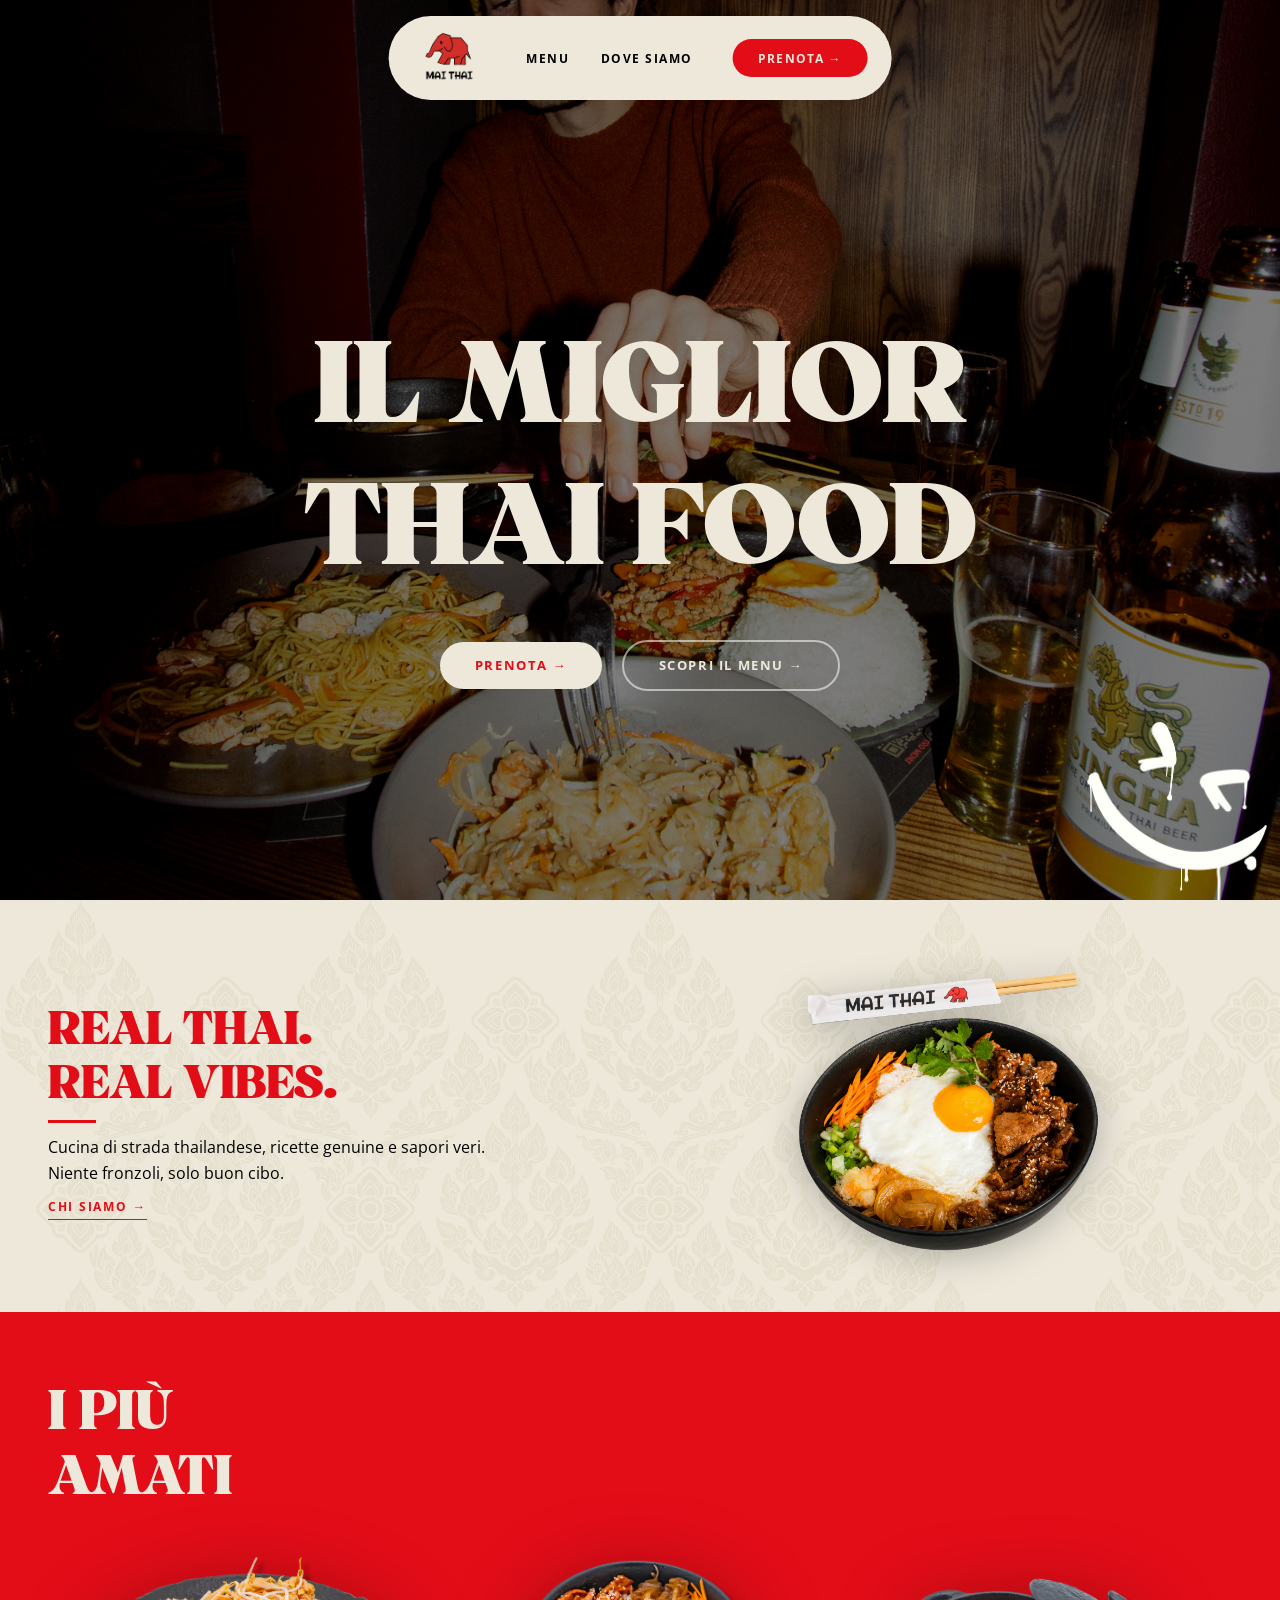
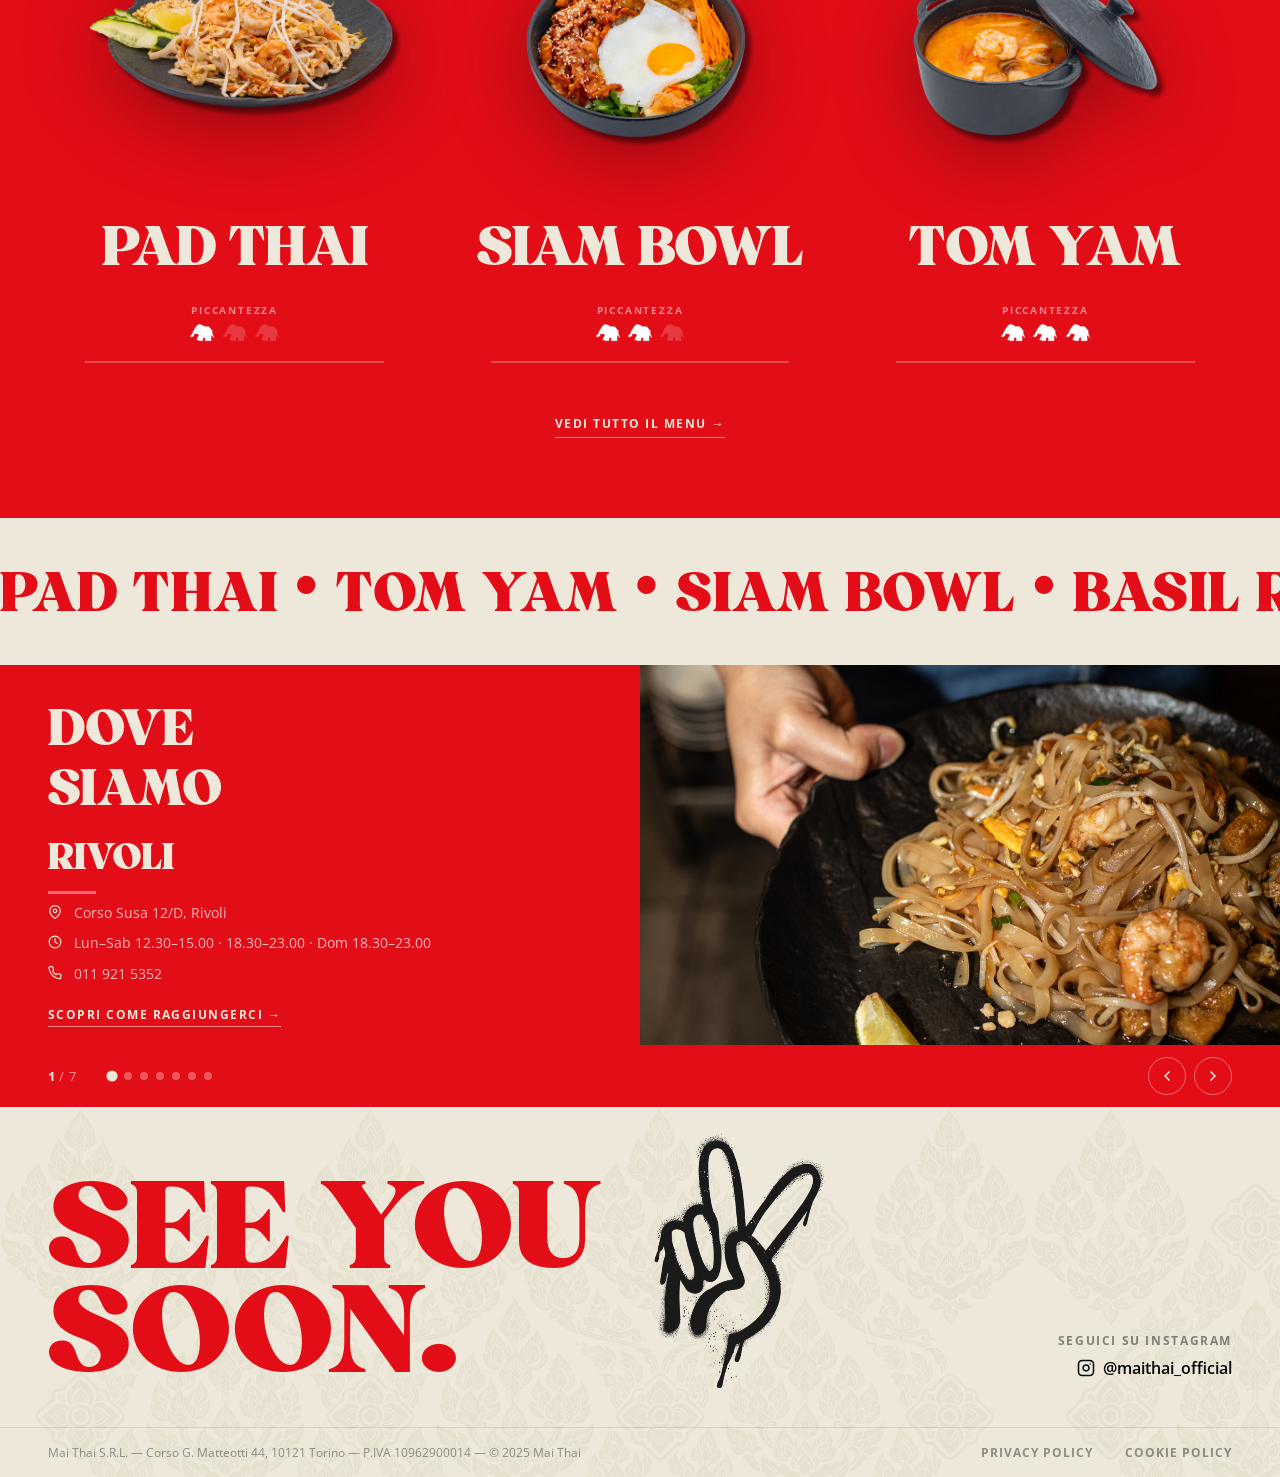
==== commit 0802a1fc: "Bestseller: aggiunge titolo display beige 'I più amati'" ====
--- a/home-v3.html
+++ b/home-v3.html
@@ -84,7 +84,7 @@
     <!-- ===== BEST SELLER ===== -->
     <section class="v3-bestseller" id="bestseller">
 
-      <p class="v3-bestseller__label">I più amati</p>
+      <h2 class="v3-bestseller__title">I più<br>amati</h2>
 
       <div class="v3-bestseller__grid">
 
--- a/css/home-v3.css
+++ b/css/home-v3.css
@@ -316,13 +316,12 @@
   position: relative;
 }
 
-.v3-bestseller__label {
-  font-family: var(--font-body);
-  font-weight: 700;
-  font-size: 0.7rem;
-  letter-spacing: 0.22em;
-  text-transform: uppercase;
-  color: rgba(255,255,255,0.65);
+.v3-bestseller__title {
+  font-family: var(--font-display);
+  font-size: clamp(3rem, 6vw, 8rem);
+  color: var(--beige);
+  text-transform: uppercase;
+  line-height: 0.85;
   margin-bottom: 2rem;
 }
 
@@ -915,7 +914,7 @@
 
   /* Bestseller */
   .v3-bestseller { padding: 2rem 0 2rem 1.5rem; }
-  .v3-bestseller__label { padding-right: 1.5rem; }
+  .v3-bestseller__title { font-size: clamp(2.5rem, 12vw, 5rem); padding-right: 1.5rem; }
   .v3-bestseller__cta { padding-right: 1.5rem; }
   .v3-bestseller__grid {
     display: flex;
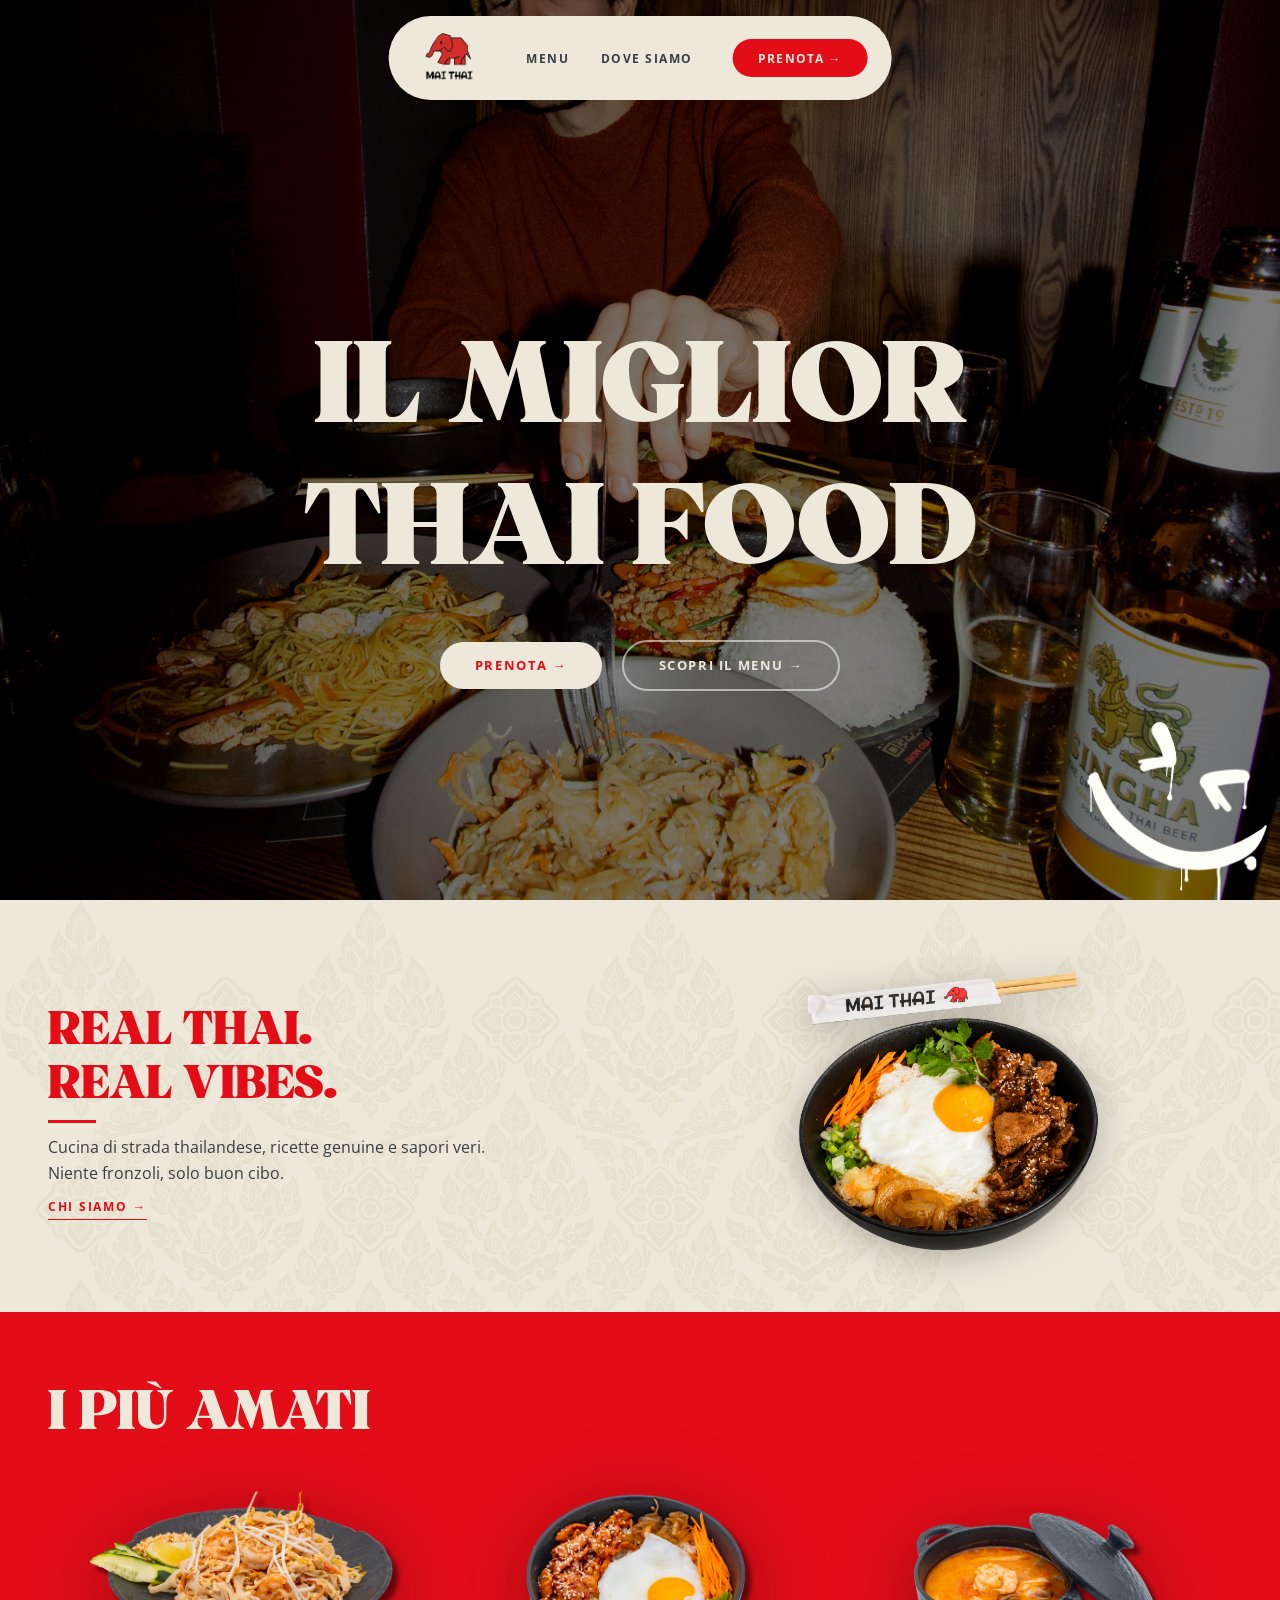
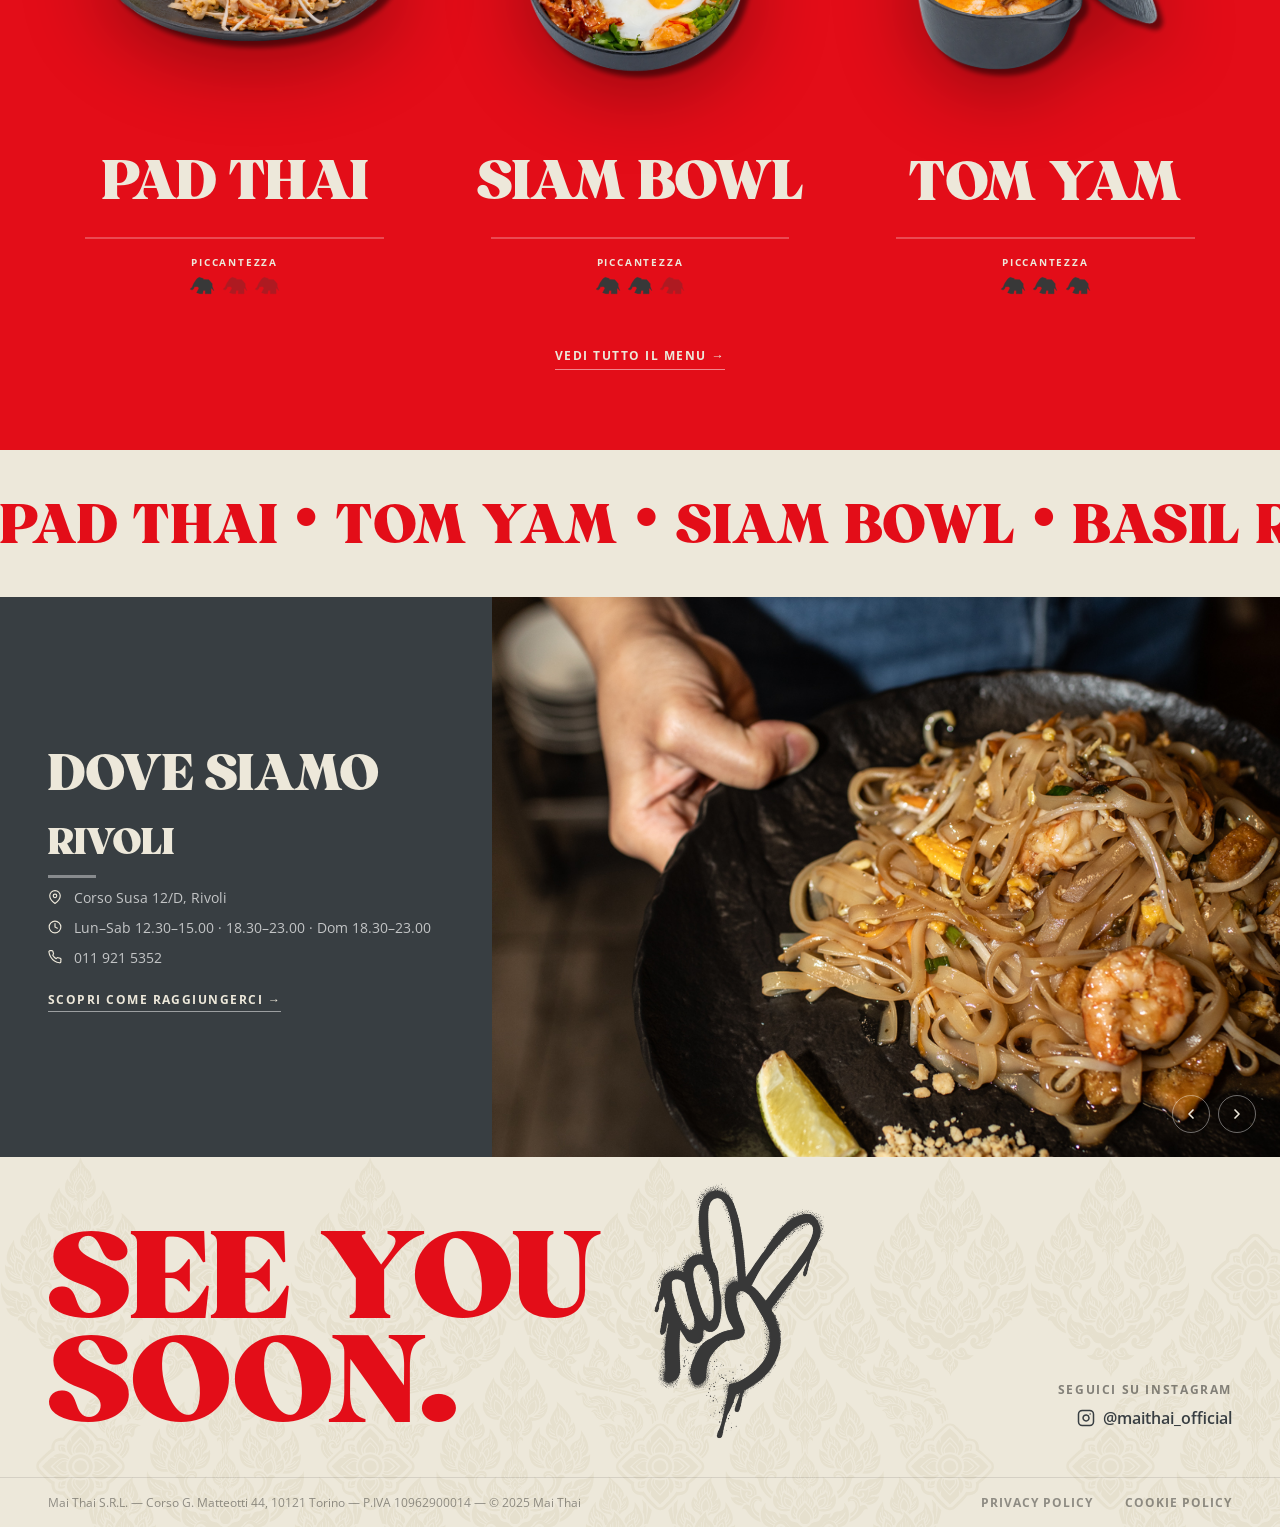
==== commit 14450023: "Restyling completo: palette antracite, menu beige, sedi alternati, filtri animati - base.css: --colo" ====
--- a/home-v3.html
+++ b/home-v3.html
@@ -84,7 +84,7 @@
     <!-- ===== BEST SELLER ===== -->
     <section class="v3-bestseller" id="bestseller">
 
-      <h2 class="v3-bestseller__title">I più<br>amati</h2>
+      <h2 class="v3-bestseller__title">I più amati</h2>
 
       <div class="v3-bestseller__grid">
 
@@ -163,7 +163,7 @@
         <!-- Slide 1: Rivoli -->
         <div class="v3-sedi__slide active">
           <div class="v3-sedi__info">
-            <h2 class="v3-sedi__heading">Dove<br>siamo</h2>
+            <h2 class="v3-sedi__heading">Dove siamo</h2>
             <p class="v3-sedi__city">Rivoli</p>
             <div class="v3-sedi__divider"></div>
             <div class="v3-sedi__row">
@@ -185,7 +185,7 @@
         <!-- Slide 2: Torino -->
         <div class="v3-sedi__slide">
           <div class="v3-sedi__info">
-            <h2 class="v3-sedi__heading">Dove<br>siamo</h2>
+            <h2 class="v3-sedi__heading">Dove siamo</h2>
             <p class="v3-sedi__city">Torino</p>
             <div class="v3-sedi__divider"></div>
             <div class="v3-sedi__row">
@@ -207,7 +207,7 @@
         <!-- Slide 3: Moncalieri -->
         <div class="v3-sedi__slide">
           <div class="v3-sedi__info">
-            <h2 class="v3-sedi__heading">Dove<br>siamo</h2>
+            <h2 class="v3-sedi__heading">Dove siamo</h2>
             <p class="v3-sedi__city">Moncalieri</p>
             <div class="v3-sedi__divider"></div>
             <div class="v3-sedi__row">
@@ -229,7 +229,7 @@
         <!-- Slide 4: Torino 2 -->
         <div class="v3-sedi__slide">
           <div class="v3-sedi__info">
-            <h2 class="v3-sedi__heading">Dove<br>siamo</h2>
+            <h2 class="v3-sedi__heading">Dove siamo</h2>
             <p class="v3-sedi__city">Torino 2</p>
             <div class="v3-sedi__divider"></div>
             <div class="v3-sedi__row">
@@ -251,7 +251,7 @@
         <!-- Slide 5: Chieri -->
         <div class="v3-sedi__slide">
           <div class="v3-sedi__info">
-            <h2 class="v3-sedi__heading">Dove<br>siamo</h2>
+            <h2 class="v3-sedi__heading">Dove siamo</h2>
             <p class="v3-sedi__city">Chieri</p>
             <div class="v3-sedi__divider"></div>
             <div class="v3-sedi__row">
@@ -273,7 +273,7 @@
         <!-- Slide 6: Cuneo -->
         <div class="v3-sedi__slide">
           <div class="v3-sedi__info">
-            <h2 class="v3-sedi__heading">Dove<br>siamo</h2>
+            <h2 class="v3-sedi__heading">Dove siamo</h2>
             <p class="v3-sedi__city">Cuneo</p>
             <div class="v3-sedi__divider"></div>
             <div class="v3-sedi__row">
@@ -295,7 +295,7 @@
         <!-- Slide 7: Mondovì -->
         <div class="v3-sedi__slide">
           <div class="v3-sedi__info">
-            <h2 class="v3-sedi__heading">Dove<br>siamo</h2>
+            <h2 class="v3-sedi__heading">Dove siamo</h2>
             <p class="v3-sedi__city">Mondov&igrave;</p>
             <div class="v3-sedi__divider"></div>
             <div class="v3-sedi__row">
@@ -327,17 +327,19 @@
         <div class="v3-sedi__photo"><img src="images/street/STREET7.jpg" alt="Mai Thai Mondovì" style="object-position: center 40%;"></div>
       </div>
 
-      <!-- Controlli slider — sotto, centrati su tutta la larghezza -->
+      <!-- Frecce overlay sulla foto (desktop) -->
+      <div class="v3-sedi__arrows">
+        <button class="v3-sedi__btn v3-sedi__btn--prev" aria-label="Sede precedente">
+          <svg viewBox="0 0 24 24"><polyline points="15 18 9 12 15 6"/></svg>
+        </button>
+        <button class="v3-sedi__btn v3-sedi__btn--next" aria-label="Sede successiva">
+          <svg viewBox="0 0 24 24"><polyline points="9 18 15 12 9 6"/></svg>
+        </button>
+      </div>
+
+      <!-- Controlli (dots mobile) -->
       <div class="v3-sedi__controls">
         <span class="v3-sedi__counter"><strong>1</strong> / 7</span>
-        <div class="v3-sedi__arrows">
-          <button class="v3-sedi__btn v3-sedi__btn--prev" aria-label="Sede precedente">
-            <svg viewBox="0 0 24 24"><polyline points="15 18 9 12 15 6"/></svg>
-          </button>
-          <button class="v3-sedi__btn v3-sedi__btn--next" aria-label="Sede successiva">
-            <svg viewBox="0 0 24 24"><polyline points="9 18 15 12 9 6"/></svg>
-          </button>
-        </div>
       </div>
 
     </section>
--- a/css/animations.css
+++ b/css/animations.css
@@ -56,7 +56,7 @@
   position: fixed;
   inset: 0;
   z-index: 9999;
-  background-color: #0a0a0a;
+  background-color: #EDE8DA;
   display: flex;
   align-items: center;
   justify-content: center;
--- a/css/home-v3.css
+++ b/css/home-v3.css
@@ -10,7 +10,7 @@
 :root {
   --red: #E30D18;
   --beige: #EDE8DA;
-  --black: #010202;
+  --black: #383E42;
   --white: #EDE8DA;
   --font-display: 'TAN Ashford', Georgia, serif;
   --font-body: 'Open Sans', sans-serif;
@@ -186,7 +186,7 @@
 
 .v3-hero__cta--primary:hover {
   background-color: var(--black);
-  color: var(--red);
+  color: var(--beige);
 }
 
 .v3-hero__cta--secondary {
@@ -197,7 +197,7 @@
 
 .v3-hero__cta--secondary:hover {
   background-color: var(--black);
-  color: var(--red);
+  color: var(--beige);
   border-color: var(--black);
 }
 
@@ -384,6 +384,10 @@
   flex-direction: column;
   align-items: center;
   gap: 0.4rem;
+  border-top: 2px solid rgba(255,255,255,0.25);
+  padding-top: 1rem;
+  width: 80%;
+  margin: 0 auto;
 }
 
 .v3-dish__spice-label {
@@ -392,7 +396,7 @@
   font-weight: 700;
   letter-spacing: 0.18em;
   text-transform: uppercase;
-  color: rgba(255,255,255,0.5);
+  color: var(--beige);
 }
 
 .v3-dish__spice-icons {
@@ -404,8 +408,8 @@
 .v3-dish__spice-icons img {
   width: 26px;
   height: auto;
-  filter: brightness(0) invert(1);
-  opacity: 0.18;
+  filter: brightness(0) invert(1) brightness(0.22);
+  opacity: 0.3;
   transition: opacity 0.2s;
 }
 
@@ -413,11 +417,7 @@
   opacity: 1;
 }
 
-.v3-dish__line {
-  width: 80%;
-  height: 2px;
-  background-color: rgba(255,255,255,0.25);
-}
+.v3-dish__line { display: none; }
 
 .v3-bestseller__cta {
   text-align: center;
@@ -483,9 +483,10 @@
 
 .v3-sedi {
   display: grid;
-  grid-template-columns: 1fr 1fr;
-  grid-template-rows: 380px auto;
-  background-color: var(--red);
+  grid-template-columns: 1fr 1.6fr;
+  grid-template-rows: 560px;
+  background-color: var(--black);
+  position: relative;
 }
 
 /* WOOW — angolo in alto a sinistra della foto sedi */
@@ -612,13 +613,7 @@
 /* Controls */
 
 .v3-sedi__controls {
-  grid-column: 1 / -1;
-  grid-row: 2;
-  display: flex;
-  align-items: center;
-  justify-content: center;
-  gap: 2rem;
-  padding: 0.75rem 3rem;
+  display: none;
 }
 
 .v3-sedi__counter {
@@ -657,9 +652,12 @@
 }
 
 .v3-sedi__arrows {
+  position: absolute;
+  bottom: 1.5rem;
+  right: 1.5rem;
   display: flex;
   gap: 0.5rem;
-  margin-left: auto;
+  z-index: 10;
 }
 
 .v3-sedi__btn {
@@ -728,6 +726,7 @@
   right: 30rem;
   z-index: 1;
   transform: rotate(15deg);
+  filter: brightness(0) invert(1) brightness(0.22);
 }
 
 .v3-footer__social {
@@ -954,7 +953,7 @@
     scroll-snap-align: start;
   }
   .v3-sedi__info { padding: 2rem 1.5rem; }
-  .v3-sedi__controls { justify-content: center; padding: 0.75rem 1rem; }
+  .v3-sedi__controls { display: flex; justify-content: center; padding: 0.75rem 1rem; }
   .v3-sedi__arrows  { display: none; }
   .v3-sedi__counter { display: none; }
   .v3-sedi__heading { font-size: clamp(2rem, 10vw, 4rem); }
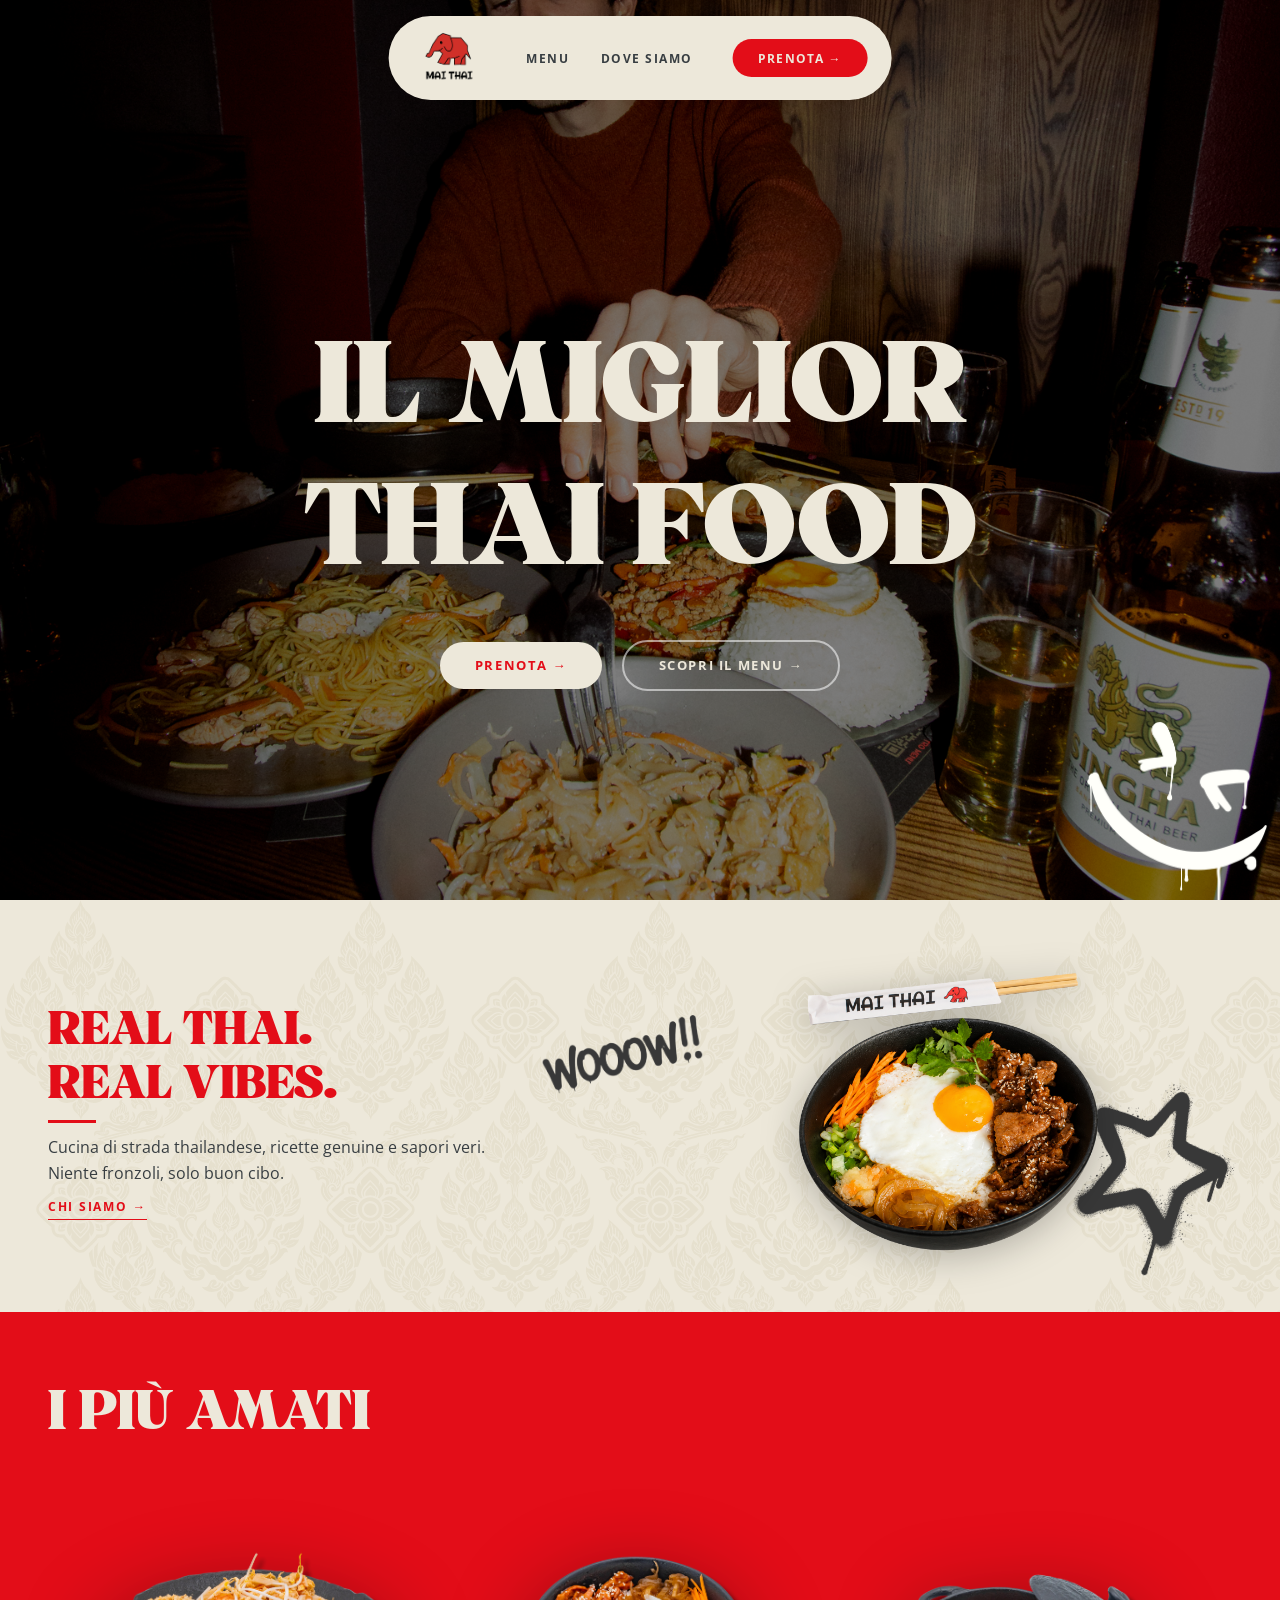
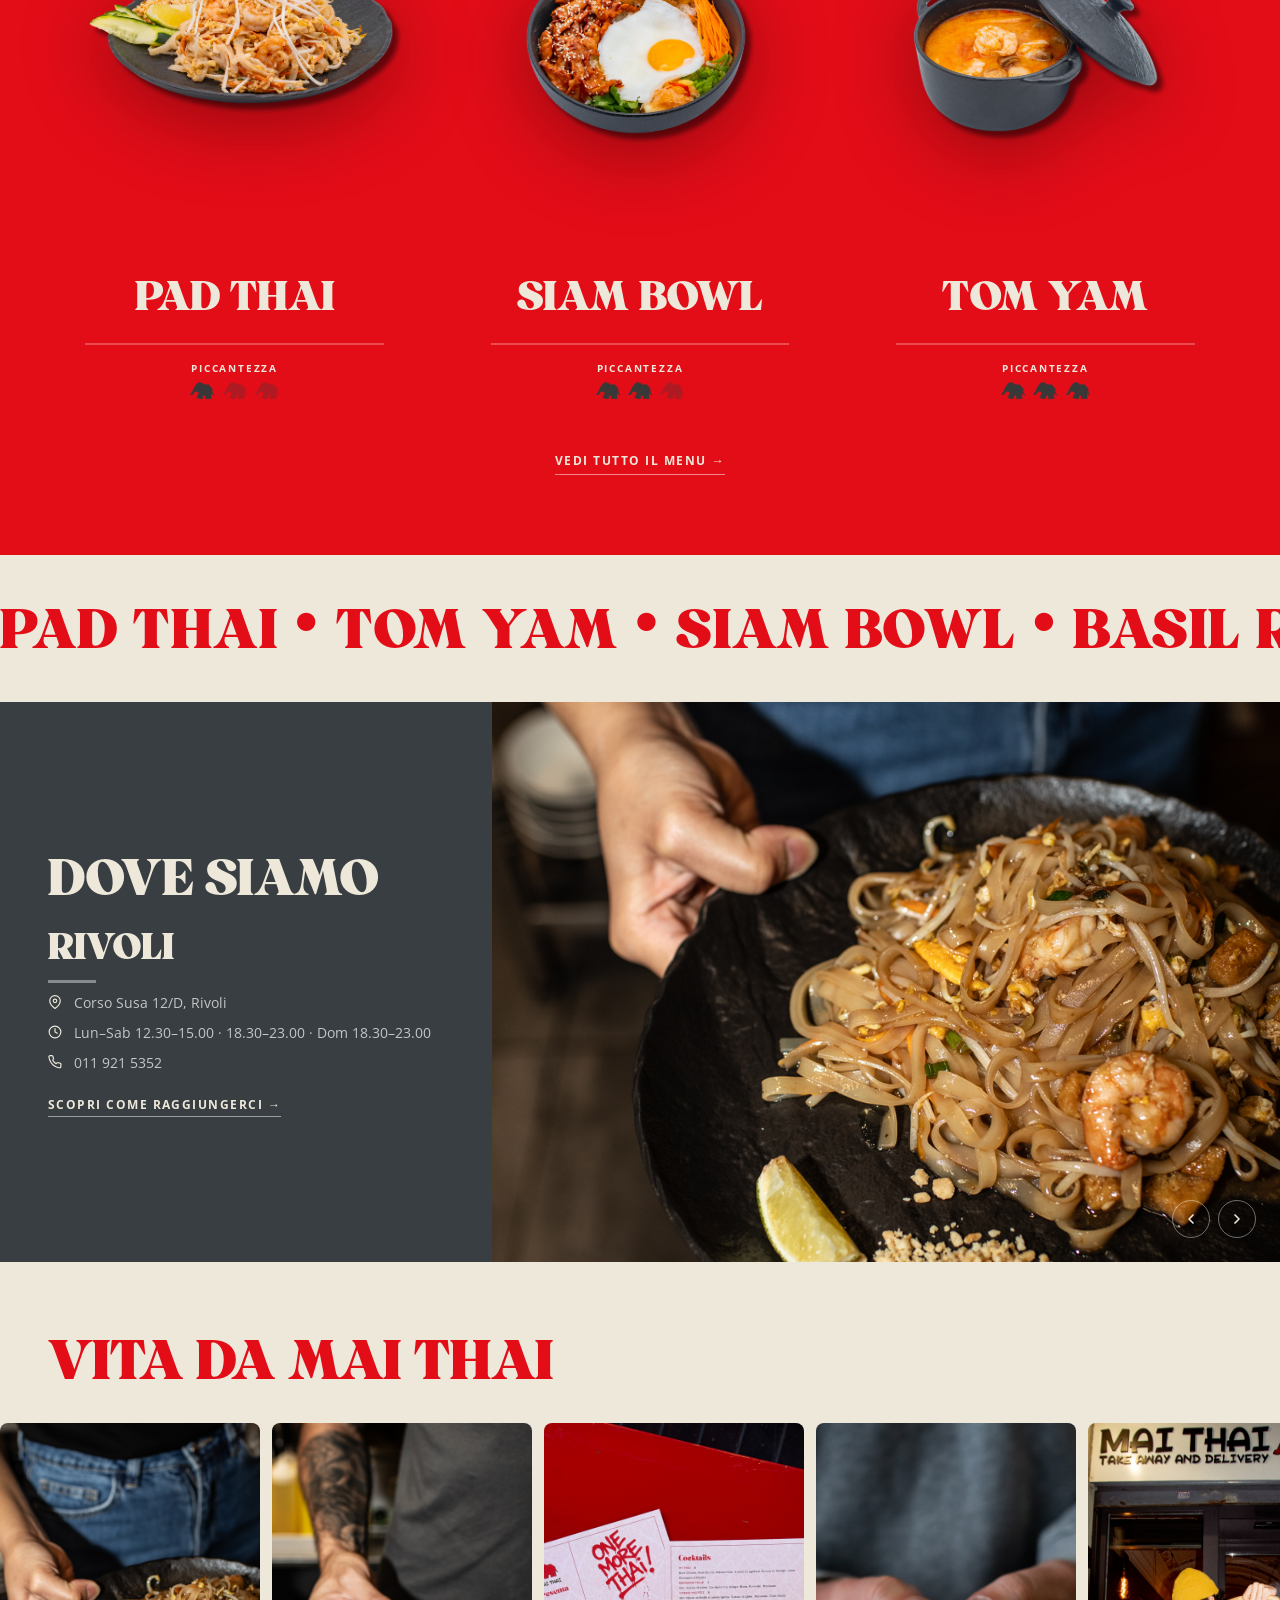
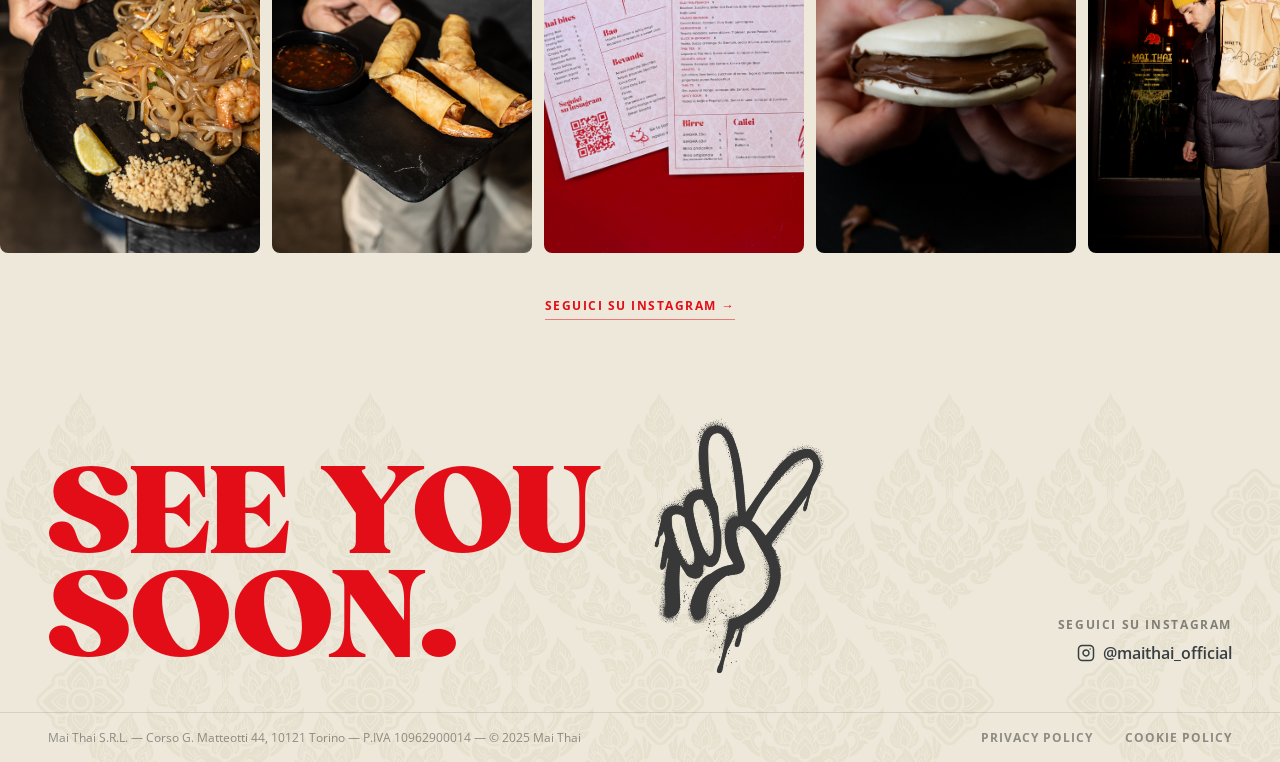
==== commit dca8cbc4: "Home: nuova sezione gallery 'Vita da Mai Thai' e grafiche in Chi siamo Gallery (in fondo alla home, " ====
--- a/home-v3.html
+++ b/home-v3.html
@@ -71,6 +71,9 @@
           <a href="sedi.html" class="v3-chisiamo__link">Chi siamo &rarr;</a>
         </div>
 
+        <img src="images/grafiche/grafiti/WOOW.png" alt="" class="v3-graffiti v3-graffiti--woow-chisiamo" aria-hidden="true">
+        <img src="images/grafiche/grafiti/STELLINA.png" alt="" class="v3-graffiti v3-graffiti--stella-chisiamo-2" aria-hidden="true">
+
         <div class="v3-chisiamo__visual">
           <div class="v3-chisiamo__photo" data-reveal-right>
             <img src="images/grafiche/PROVA CHI SIAMO.png" alt="Mai Thai ristorante">
@@ -344,6 +347,45 @@
 
     </section>
 
+    <!-- ===== GALLERY — VITA DA MAI THAI ===== -->
+    <section class="v3-gallery">
+
+      <h2 class="v3-gallery__title">Vita da Mai Thai</h2>
+
+      <div class="v3-gallery__wrap">
+        <!-- Le foto sono elencate due volte: l'animazione trasla del 50%,
+             cosi il loop si richiude senza stacco (stesso schema del ticker) -->
+        <div class="v3-gallery__strip">
+          <div class="v3-gallery__item"><img src="images/street/STREET1.jpg" alt="" loading="lazy"></div>
+          <div class="v3-gallery__item"><img src="images/street/STREET2.jpg" alt="" loading="lazy"></div>
+          <div class="v3-gallery__item"><img src="images/street/STREET3.jpg" alt="" loading="lazy"></div>
+          <div class="v3-gallery__item"><img src="images/street/STREET4.jpg" alt="" loading="lazy"></div>
+          <div class="v3-gallery__item"><img src="images/street/STREET5.jpg" alt="" loading="lazy"></div>
+          <div class="v3-gallery__item"><img src="images/street/STREET7.jpg" alt="" loading="lazy"></div>
+          <div class="v3-gallery__item"><img src="images/street/STREET8.jpg" alt="" loading="lazy"></div>
+          <div class="v3-gallery__item"><img src="images/street/STREET9.jpg" alt="" loading="lazy"></div>
+          <div class="v3-gallery__item"><img src="images/street/STREET10.jpg" alt="" loading="lazy"></div>
+          <div class="v3-gallery__item"><img src="images/street/STREET11.jpg" alt="" loading="lazy"></div>
+
+          <div class="v3-gallery__item" aria-hidden="true"><img src="images/street/STREET1.jpg" alt="" loading="lazy"></div>
+          <div class="v3-gallery__item" aria-hidden="true"><img src="images/street/STREET2.jpg" alt="" loading="lazy"></div>
+          <div class="v3-gallery__item" aria-hidden="true"><img src="images/street/STREET3.jpg" alt="" loading="lazy"></div>
+          <div class="v3-gallery__item" aria-hidden="true"><img src="images/street/STREET4.jpg" alt="" loading="lazy"></div>
+          <div class="v3-gallery__item" aria-hidden="true"><img src="images/street/STREET5.jpg" alt="" loading="lazy"></div>
+          <div class="v3-gallery__item" aria-hidden="true"><img src="images/street/STREET7.jpg" alt="" loading="lazy"></div>
+          <div class="v3-gallery__item" aria-hidden="true"><img src="images/street/STREET8.jpg" alt="" loading="lazy"></div>
+          <div class="v3-gallery__item" aria-hidden="true"><img src="images/street/STREET9.jpg" alt="" loading="lazy"></div>
+          <div class="v3-gallery__item" aria-hidden="true"><img src="images/street/STREET10.jpg" alt="" loading="lazy"></div>
+          <div class="v3-gallery__item" aria-hidden="true"><img src="images/street/STREET11.jpg" alt="" loading="lazy"></div>
+        </div>
+      </div>
+
+      <div class="v3-gallery__cta">
+        <a href="https://www.instagram.com/maithai_official/" target="_blank" rel="noopener">Seguici su Instagram &rarr;</a>
+      </div>
+
+    </section>
+
   </main>
 
   <!-- ===== FOOTER ===== -->
--- a/css/home-v3.css
+++ b/css/home-v3.css
@@ -249,6 +249,29 @@
   padding: 0 3rem;
 }
 
+/* WOOW — nello spazio vuoto tra il testo e la foto.
+   Il PNG e nero: il filtro lo porta ad antracite (#383838).
+   Nessuna rotazione CSS: la scritta e gia inclinata nel disegno. */
+.v3-graffiti--woow-chisiamo {
+  width: 220px;
+  top: 12%;
+  left: 40%;
+  z-index: 2;
+  filter: brightness(0) invert(1) brightness(0.22);
+}
+
+/* Seconda stellina, in basso a destra dietro il piatto.
+   z-index -1 la manda sotto la foto ma resta dentro il contesto di
+   impilamento di __inner, quindi sopra il pattern della sezione. */
+.v3-graffiti--stella-chisiamo-2 {
+  width: 155px;
+  right: 4%;
+  bottom: 2%;
+  z-index: -1;
+  transform: rotate(18deg);
+  filter: brightness(0) invert(1) brightness(0.22);
+}
+
 .v3-chisiamo__text {
   display: flex;
   flex-direction: column;
@@ -347,10 +370,15 @@
   flex-direction: column;
   align-items: center;
   gap: 1.2rem;
-}
-
+  height: 100%;
+}
+
+/* Box immagine di altezza uniforme: le foto dei piatti hanno proporzioni
+   diverse (piatto piano vs pentola alta) e con height:auto i nomi sotto
+   finivano a quote diverse. Con aspect-ratio + contain restano allineati. */
 .v3-dish__img {
   width: 100%;
+  aspect-ratio: 1 / 1;
   display: flex;
   align-items: center;
   justify-content: center;
@@ -359,7 +387,7 @@
 .v3-dish__img img {
   width: 100%;
   max-width: 640px;
-  height: auto;
+  height: 100%;
   object-fit: contain;
   filter: drop-shadow(0 16px 40px rgba(0,0,0,0.35));
   transition: transform 0.35s;
@@ -369,9 +397,11 @@
   transform: translateY(-10px);
 }
 
+/* Il cap era 8rem ma la colonna è fissa a 379px (griglia 1200px / 3):
+   "SIAM BOWL" a 96px misura ~435px e sbordava sulle colonne vicine. */
 .v3-dish__name {
   font-family: var(--font-display);
-  font-size: clamp(3rem, 6vw, 8rem);
+  font-size: clamp(2rem, 4.5vw, 4.5rem);
   color: var(--white);
   text-transform: uppercase;
   line-height: 1;
@@ -379,6 +409,8 @@
   white-space: nowrap;
 }
 
+/* margin-top auto tiene la piccantezza sempre a filo in fondo alla card,
+   anche se un nome dovesse andare a capo */
 .v3-dish__spice {
   display: flex;
   flex-direction: column;
@@ -387,7 +419,7 @@
   border-top: 2px solid rgba(255,255,255,0.25);
   padding-top: 1rem;
   width: 80%;
-  margin: 0 auto;
+  margin: auto auto 0;
 }
 
 .v3-dish__spice-label {
@@ -910,6 +942,33 @@
   }
   .v3-chisiamo__photo { order: -1; }
   .v3-chisiamo__photo img { max-height: 240px; }
+
+  /* A colonna singola il WOOW andrebbe in mezzo alla foto:
+     piu piccolo e spostato nell'angolo */
+  .v3-graffiti--woow-chisiamo {
+    width: 130px;
+    top: 1%;
+    left: auto;
+    right: 3%;
+  }
+
+  .v3-graffiti--stella-chisiamo-2 {
+    width: 90px;
+    right: auto;
+    left: 3%;
+    bottom: 6%;
+  }
+
+  /* Gallery */
+  .v3-gallery { padding: 2.5rem 0 3rem; }
+  .v3-gallery__title {
+    font-size: clamp(2.5rem, 12vw, 5rem);
+    padding: 0 1.5rem;
+    margin-bottom: 1.5rem;
+  }
+  .v3-gallery__item { width: 180px; height: 300px; }
+  .v3-gallery__strip { gap: 8px; }
+  .v3-gallery__cta { margin-top: 1.5rem; }
 
   /* Bestseller */
   .v3-bestseller { padding: 2rem 0 2rem 1.5rem; }
@@ -993,3 +1052,127 @@
   .v3-footer__headline { font-size: clamp(3rem, 18vw, 6rem); }
   .v3-footer__bottom { padding: 1rem; }
 }
+
+/* ===== GALLERY — VITA DA MAI THAI ===== */
+
+.v3-gallery {
+  background-color: var(--beige);
+  padding: 4rem 0 4.5rem;
+  overflow: hidden;
+  position: relative;
+}
+
+/* Stessa scala del titolo bestseller (sezione a tutta larghezza con
+   titolo a filo sinistro), colore rosso come le sezioni beige */
+.v3-gallery__title {
+  font-family: var(--font-display);
+  font-size: clamp(3rem, 6vw, 8rem);
+  color: var(--red);
+  text-transform: uppercase;
+  line-height: 0.85;
+  margin-bottom: 2rem;
+  padding: 0 3rem;
+}
+
+.v3-gallery__wrap {
+  overflow: hidden;
+}
+
+/* Le foto sono duplicate nell'HTML: traslando del 50% il loop si
+   richiude esattamente sulla seconda copia, senza stacco visibile. */
+.v3-gallery__strip {
+  display: flex;
+  gap: 12px;
+  width: max-content;
+  animation: gallery-scroll 45s linear infinite;
+}
+
+@keyframes gallery-scroll {
+  from { transform: translateX(0); }
+  to   { transform: translateX(-50%); }
+}
+
+.v3-gallery:hover .v3-gallery__strip {
+  animation-play-state: paused;
+}
+
+.v3-gallery__item {
+  flex: 0 0 auto;
+  width: 260px;
+  height: 430px;
+  border-radius: 8px;
+  overflow: hidden;
+  background-color: rgba(0, 0, 0, 0.08);
+}
+
+.v3-gallery__item img {
+  width: 100%;
+  height: 100%;
+  object-fit: cover;
+  display: block;
+  transition: transform 0.5s ease;
+}
+
+.v3-gallery__item:hover img {
+  transform: scale(1.06);
+}
+
+.v3-gallery__cta {
+  text-align: center;
+  margin-top: 2.5rem;
+}
+
+.v3-gallery__cta a {
+  font-family: var(--font-body);
+  font-weight: 700;
+  font-size: 0.78rem;
+  letter-spacing: 0.12em;
+  text-transform: uppercase;
+  color: var(--red);
+  display: inline-flex;
+  align-items: center;
+  gap: 0.5rem;
+  border-bottom: 1.5px solid rgba(227, 13, 24, 0.5);
+  padding-bottom: 0.3rem;
+  transition: gap 0.2s, border-color 0.2s;
+}
+
+.v3-gallery__cta a:hover {
+  gap: 0.75rem;
+  border-bottom-color: var(--red);
+}
+
+/* Chi preferisce meno movimento non vede lo scorrimento */
+@media (prefers-reduced-motion: reduce) {
+  .v3-gallery__strip { animation: none; }
+}
+
+/* ===== SCHERMI GRANDI ===== */
+/* La sezione "Dove siamo" ha la riga a 560px fissi: senza un cap sulla
+   larghezza la foto diventa una striscia bassissima e viene tagliata male
+   da object-fit: cover. Qui l'altezza cresce insieme alla larghezza. */
+@media (min-width: 1500px) {
+  .v3-sedi {
+    grid-template-rows: 660px;
+  }
+
+  .v3-sedi__info {
+    max-width: 640px;
+  }
+
+  /* Più spazio in orizzontale: le colonne passano da 379px a 479px,
+     quindi i nomi dei piatti possono tornare più grandi senza sbordare */
+  .v3-bestseller__grid {
+    max-width: 1500px;
+  }
+
+  .v3-dish__name {
+    font-size: 5.5rem;
+  }
+}
+
+@media (min-width: 2000px) {
+  .v3-sedi {
+    grid-template-rows: 780px;
+  }
+}
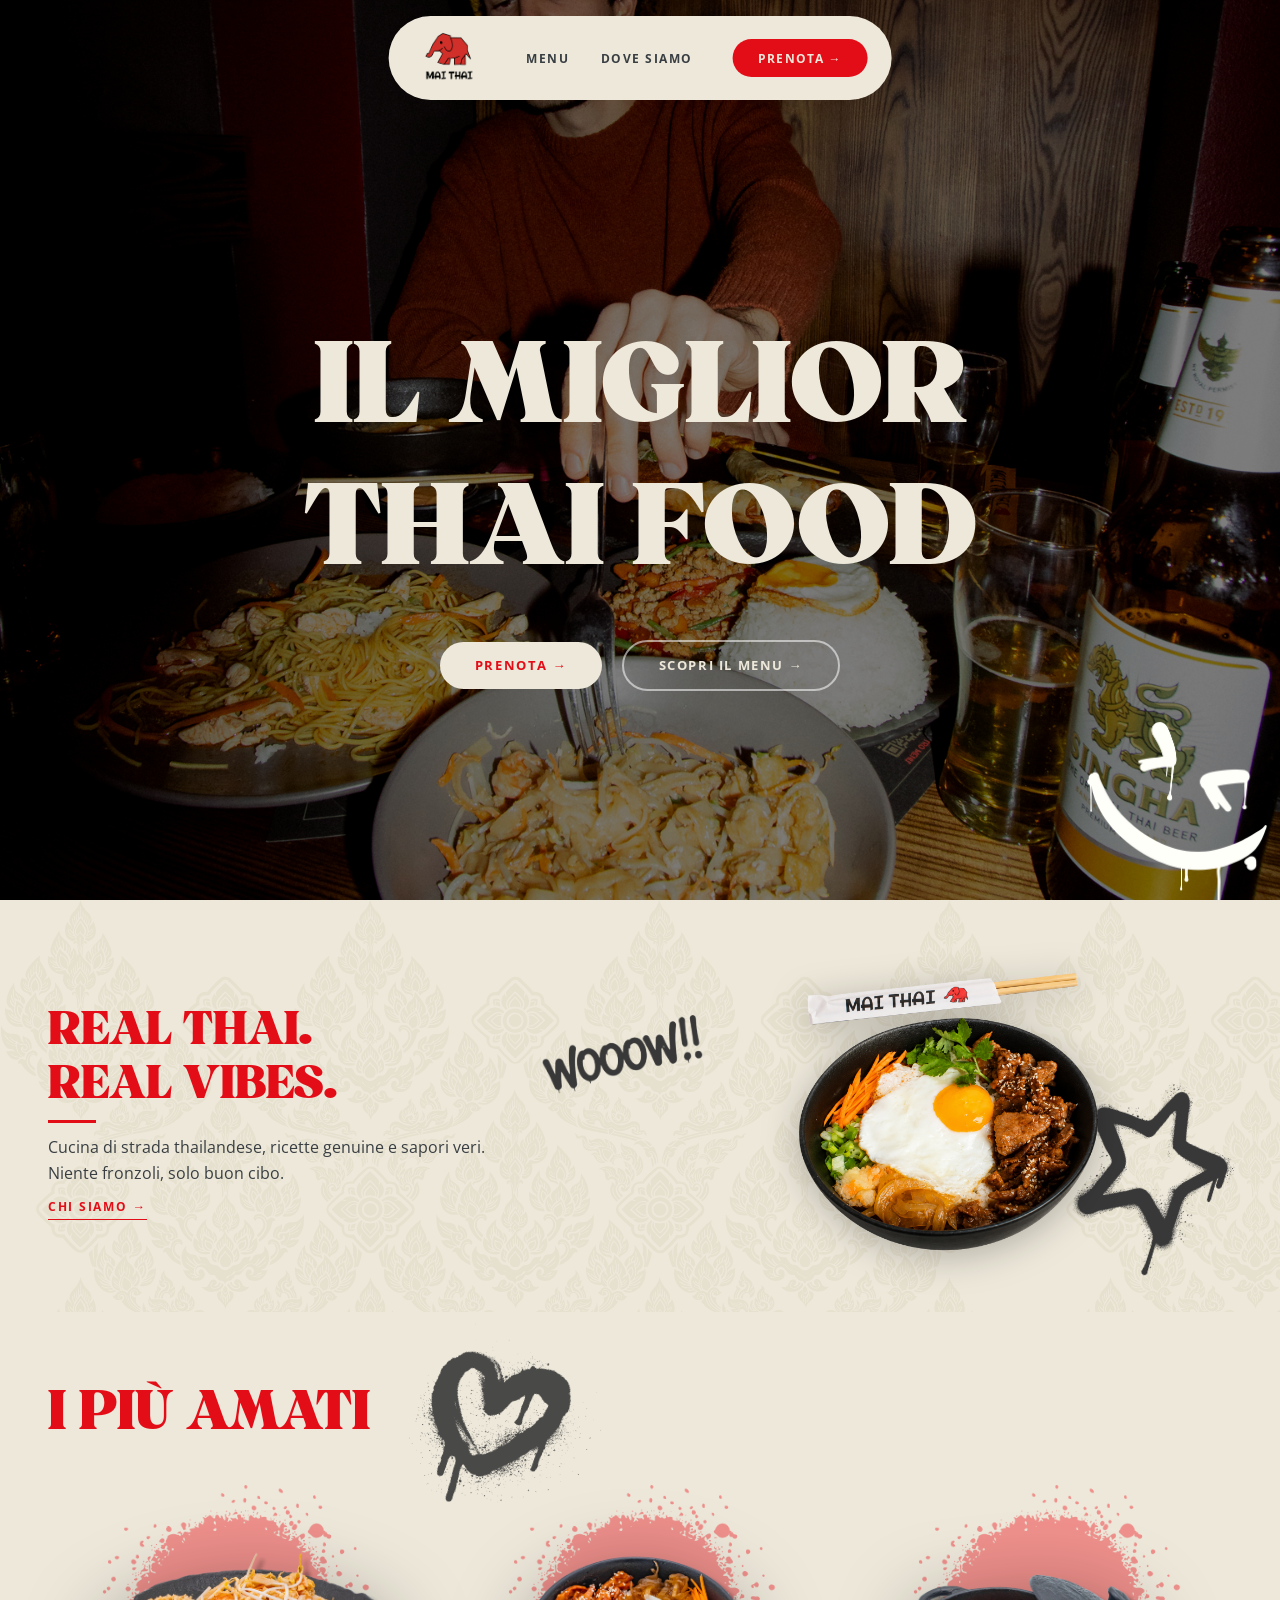
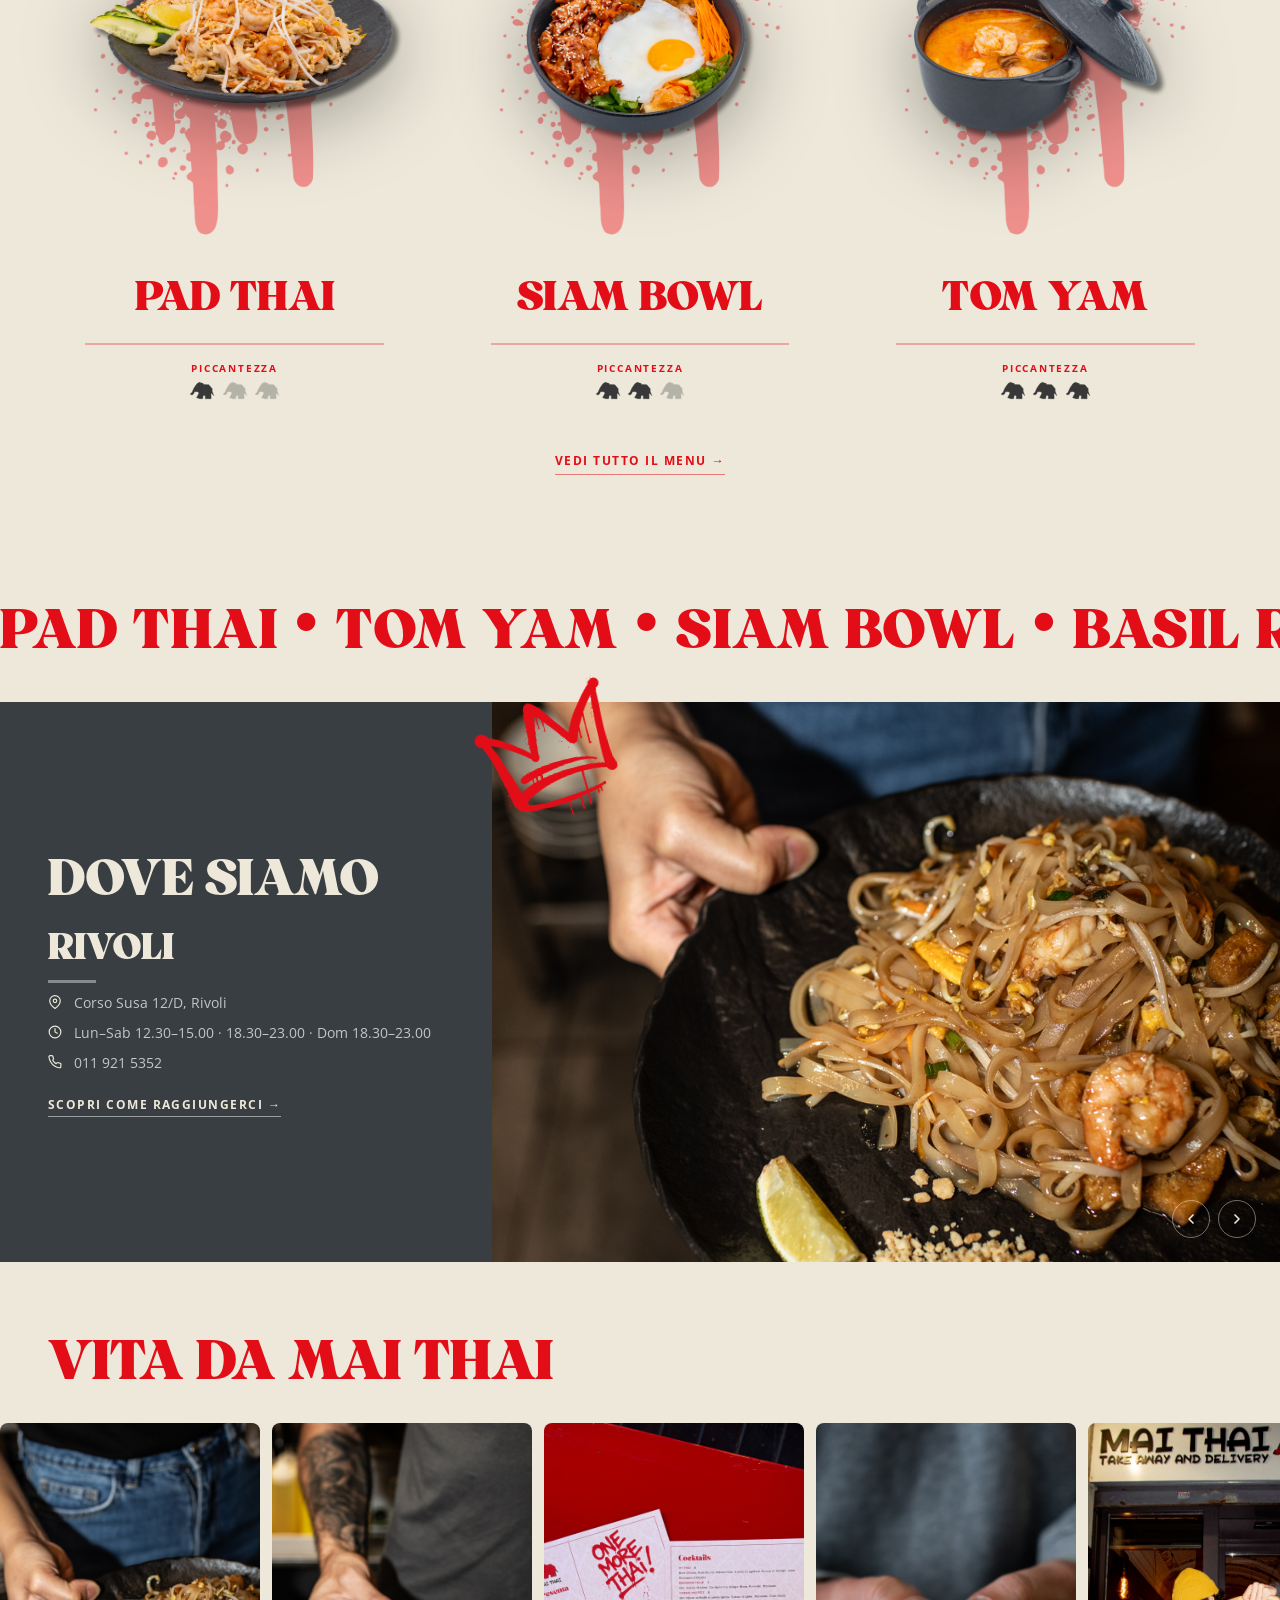
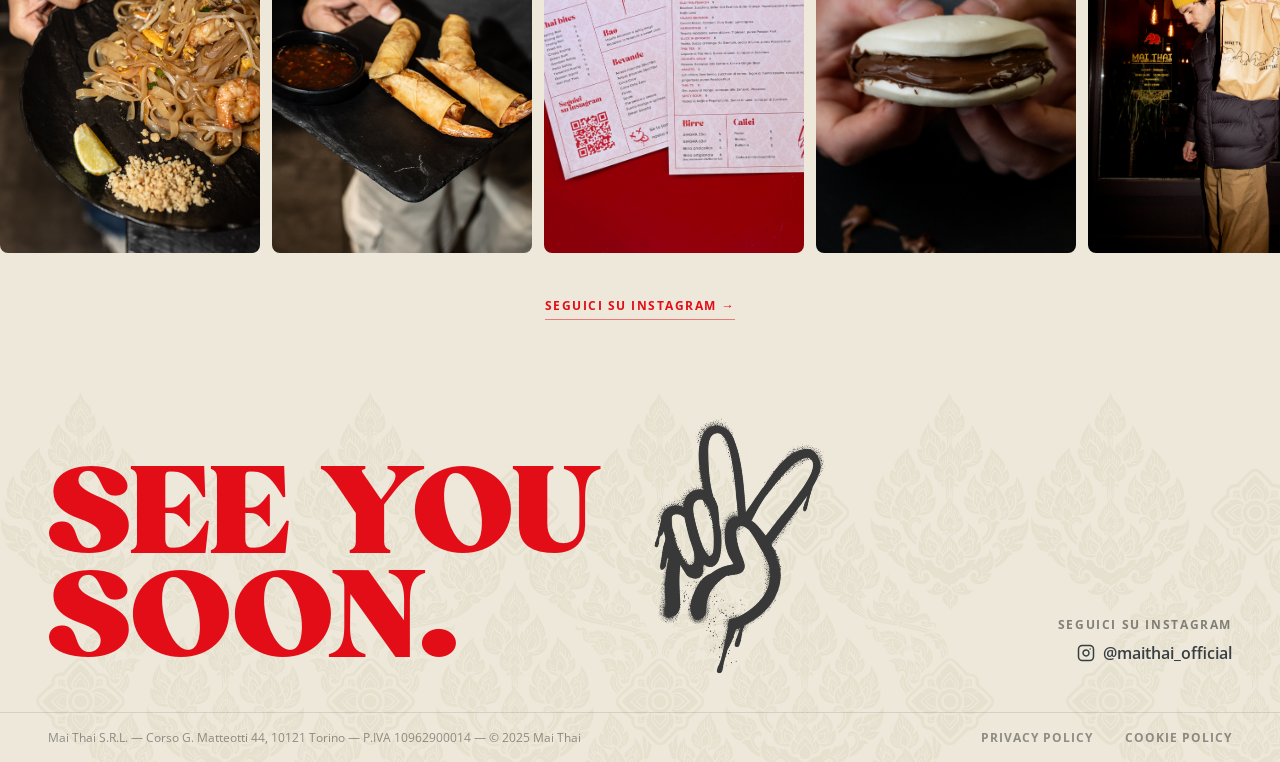
==== commit e47cfad9: "Grafiche graffiti: bestseller beige, corona sedi, freccia hero sedi Sezione 'I piu amati': - Sfondo " ====
--- a/home-v3.html
+++ b/home-v3.html
@@ -87,6 +87,8 @@
     <!-- ===== BEST SELLER ===== -->
     <section class="v3-bestseller" id="bestseller">
 
+      <img src="images/grafiche/grafiti/cuore.png" alt="" class="v3-graffiti v3-graffiti--cuore-bs" aria-hidden="true">
+
       <h2 class="v3-bestseller__title">I più amati</h2>
 
       <div class="v3-bestseller__grid">
@@ -159,6 +161,8 @@
 
     <!-- ===== DOVE SIAMO — SLIDER ===== -->
     <section class="v3-sedi">
+
+      <img src="images/grafiche/grafiti/corona-rossa.png" alt="" class="v3-graffiti v3-graffiti--corona-sedi" aria-hidden="true">
 
       <!-- Colonna sinistra: info slides + controlli -->
       <div class="v3-sedi__left">
--- a/css/home-v3.css
+++ b/css/home-v3.css
@@ -334,7 +334,7 @@
 /* ===== BEST SELLER ===== */
 
 .v3-bestseller {
-  background-color: var(--red);
+  background-color: var(--beige);
   padding: 4rem 3rem 5rem;
   position: relative;
 }
@@ -342,20 +342,27 @@
 .v3-bestseller__title {
   font-family: var(--font-display);
   font-size: clamp(3rem, 6vw, 8rem);
-  color: var(--beige);
+  color: var(--red);
   text-transform: uppercase;
   line-height: 0.85;
   margin-bottom: 2rem;
 }
 
-/* cuore — best seller destra */
+/* ----- Grafiche che "sporcano" la sezione (ora beige) -----
+   Tutte nere in origine: il filtro le porta al rosso primario. */
+
+/* cuore — accanto al titolo */
 .v3-graffiti--cuore-bs {
-  width: 200px;
-  top: 3rem;
-  right: 3rem;
+  width: 190px;
+  top: 1.5rem;
+  left: 32%;
+  right: auto;
   z-index: 2;
   transform: rotate(20deg);
-}
+  opacity: 0.9;
+  filter: brightness(0) invert(1) brightness(0.22);
+}
+
 
 .v3-bestseller__grid {
   display: grid;
@@ -377,6 +384,7 @@
    diverse (piatto piano vs pentola alta) e con height:auto i nomi sotto
    finivano a quote diverse. Con aspect-ratio + contain restano allineati. */
 .v3-dish__img {
+  position: relative;
   width: 100%;
   aspect-ratio: 1 / 1;
   display: flex;
@@ -384,7 +392,25 @@
   justify-content: center;
 }
 
+/* Macchia spray dietro ogni piatto. Sta su uno pseudo-elemento cosi il
+   colore tocca solo lei e non la foto del piatto. */
+.v3-dish__img::before {
+  content: '';
+  position: absolute;
+  inset: 0;
+  background-image: url('../images/grafiche/grafiti/cerchio.png');
+  background-repeat: no-repeat;
+  background-position: center;
+  background-size: 80%;
+  filter: invert(13%) sepia(94%) saturate(5000%) hue-rotate(352deg) brightness(95%);
+  opacity: 0.4;
+  z-index: 0;
+  pointer-events: none;
+}
+
 .v3-dish__img img {
+  position: relative;
+  z-index: 1;
   width: 100%;
   max-width: 640px;
   height: 100%;
@@ -402,7 +428,7 @@
 .v3-dish__name {
   font-family: var(--font-display);
   font-size: clamp(2rem, 4.5vw, 4.5rem);
-  color: var(--white);
+  color: var(--red);
   text-transform: uppercase;
   line-height: 1;
   text-align: center;
@@ -416,7 +442,7 @@
   flex-direction: column;
   align-items: center;
   gap: 0.4rem;
-  border-top: 2px solid rgba(255,255,255,0.25);
+  border-top: 2px solid rgba(227, 13, 24, 0.3);
   padding-top: 1rem;
   width: 80%;
   margin: auto auto 0;
@@ -428,7 +454,7 @@
   font-weight: 700;
   letter-spacing: 0.18em;
   text-transform: uppercase;
-  color: var(--beige);
+  color: var(--red);
 }
 
 .v3-dish__spice-icons {
@@ -462,18 +488,18 @@
   font-size: 0.78rem;
   letter-spacing: 0.12em;
   text-transform: uppercase;
-  color: var(--white);
+  color: var(--red);
   display: inline-flex;
   align-items: center;
   gap: 0.5rem;
-  border-bottom: 1.5px solid rgba(255,255,255,0.5);
+  border-bottom: 1.5px solid rgba(227, 13, 24, 0.5);
   padding-bottom: 0.3rem;
   transition: gap 0.2s, border-color 0.2s;
 }
 
 .v3-bestseller__cta a:hover {
   gap: 0.75rem;
-  border-bottom-color: var(--white);
+  border-bottom-color: var(--red);
 }
 
 /* ===== TICKER ===== */
@@ -527,6 +553,17 @@
   top: -60px;
   left: 38%;
   z-index: 10;
+}
+
+/* corona — a cavallo fra la colonna antracite e la foto.
+   Usa corona-rossa.png, gia colorata nel rosso esatto del brand: niente
+   filtro (dava un rosso approssimato) ne mask (non veniva renderizzata). */
+.v3-graffiti--corona-sedi {
+  width: 145px;
+  top: -18px;
+  left: 37%;
+  z-index: 10;
+  transform: rotate(-14deg);
 }
 
 .v3-sedi__left {
@@ -972,6 +1009,9 @@
 
   /* Bestseller */
   .v3-bestseller { padding: 2rem 0 2rem 1.5rem; }
+  .v3-graffiti--cuore-bs { width: 90px; top: 1rem; left: auto; right: 1rem; }
+  /* A colonna singola la corona finirebbe in mezzo al testo */
+  .v3-graffiti--corona-sedi { width: 110px; top: -18px; left: auto; right: 5%; }
   .v3-bestseller__title { font-size: clamp(2.5rem, 12vw, 5rem); padding-right: 1.5rem; }
   .v3-bestseller__cta { padding-right: 1.5rem; }
   .v3-bestseller__grid {
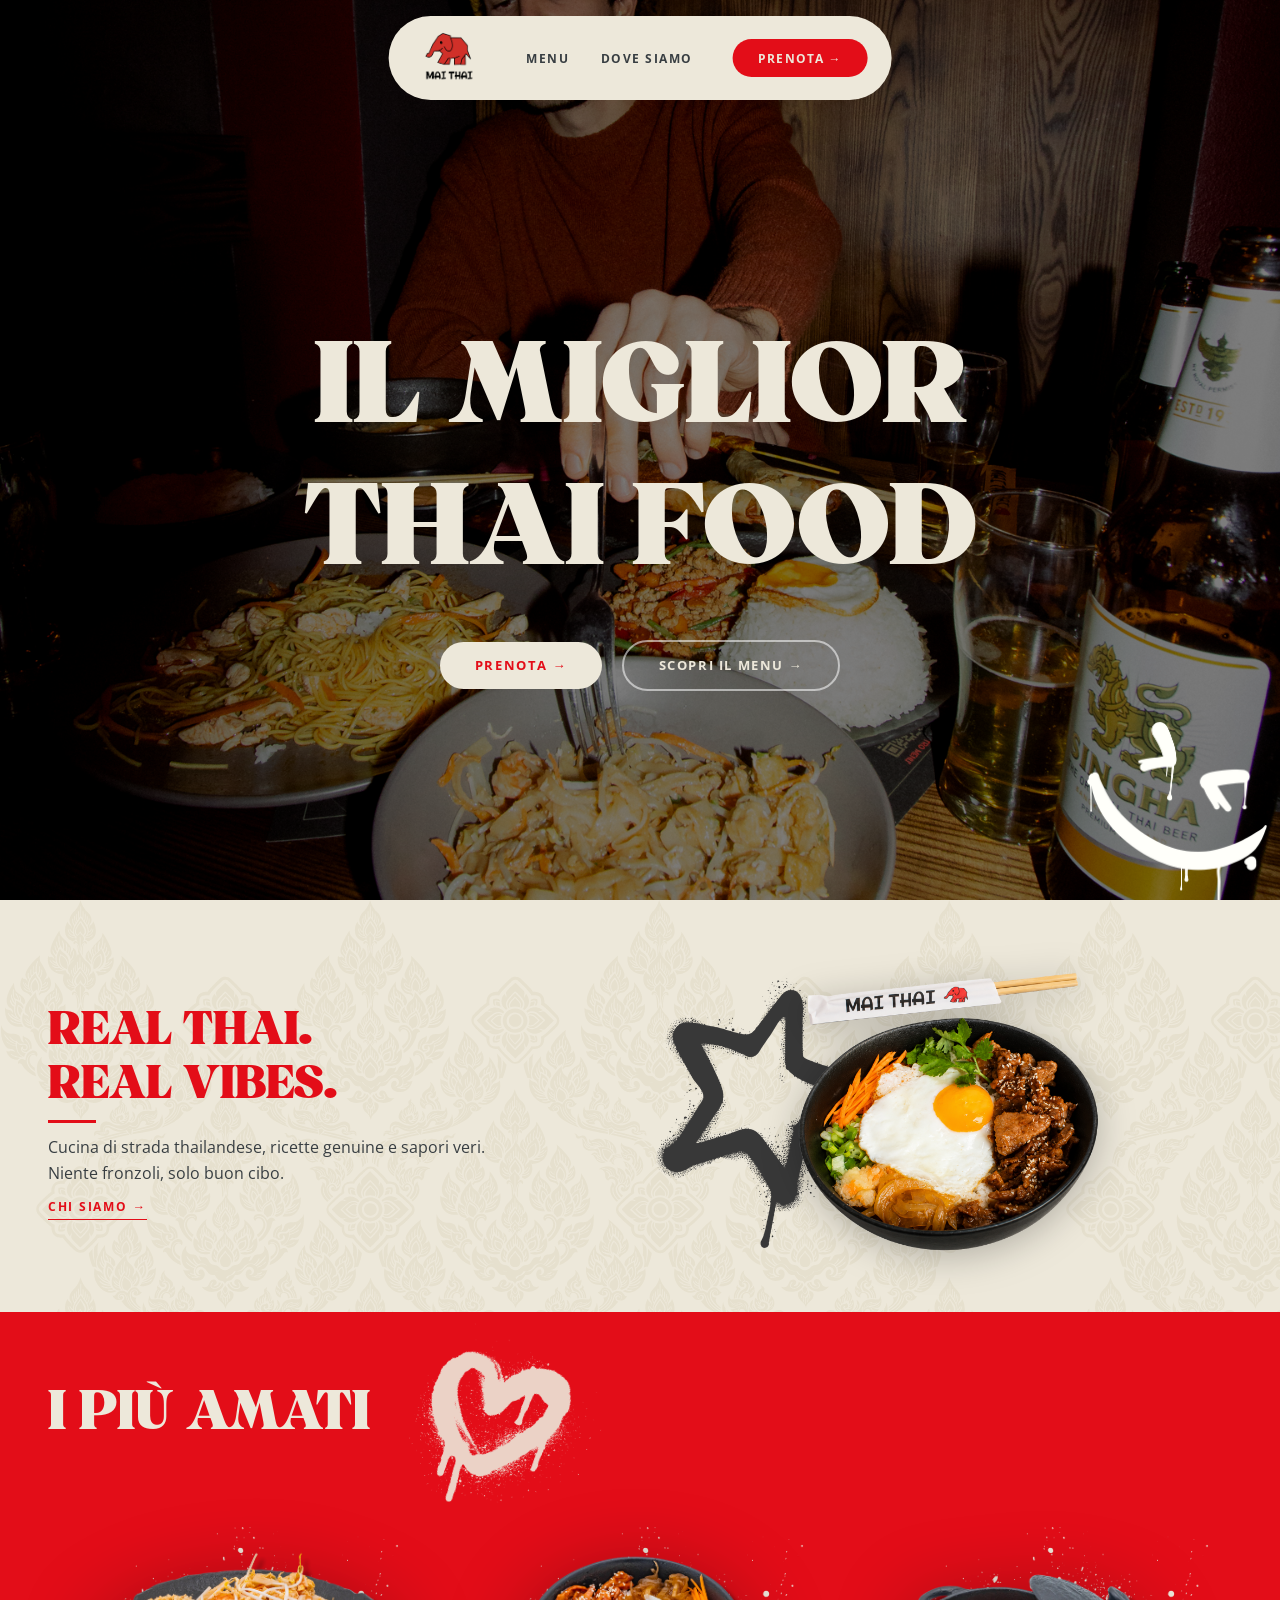
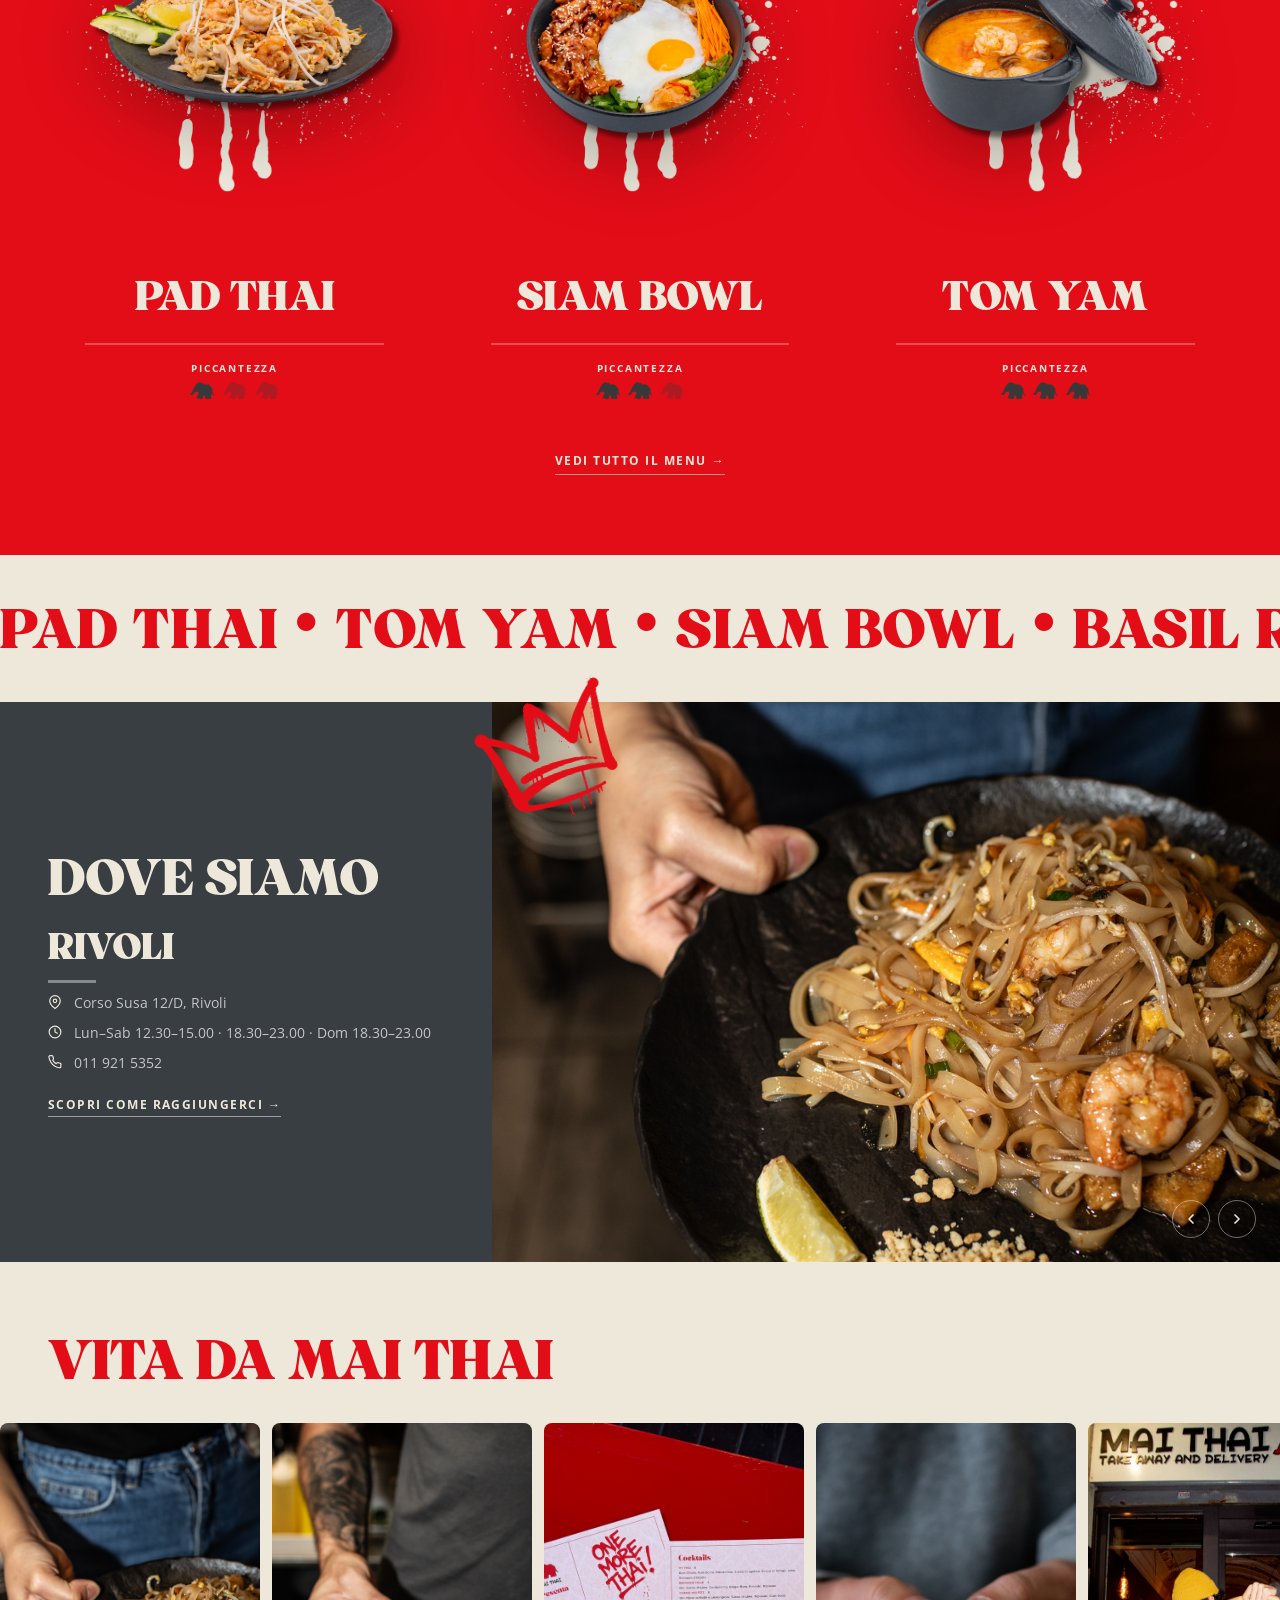
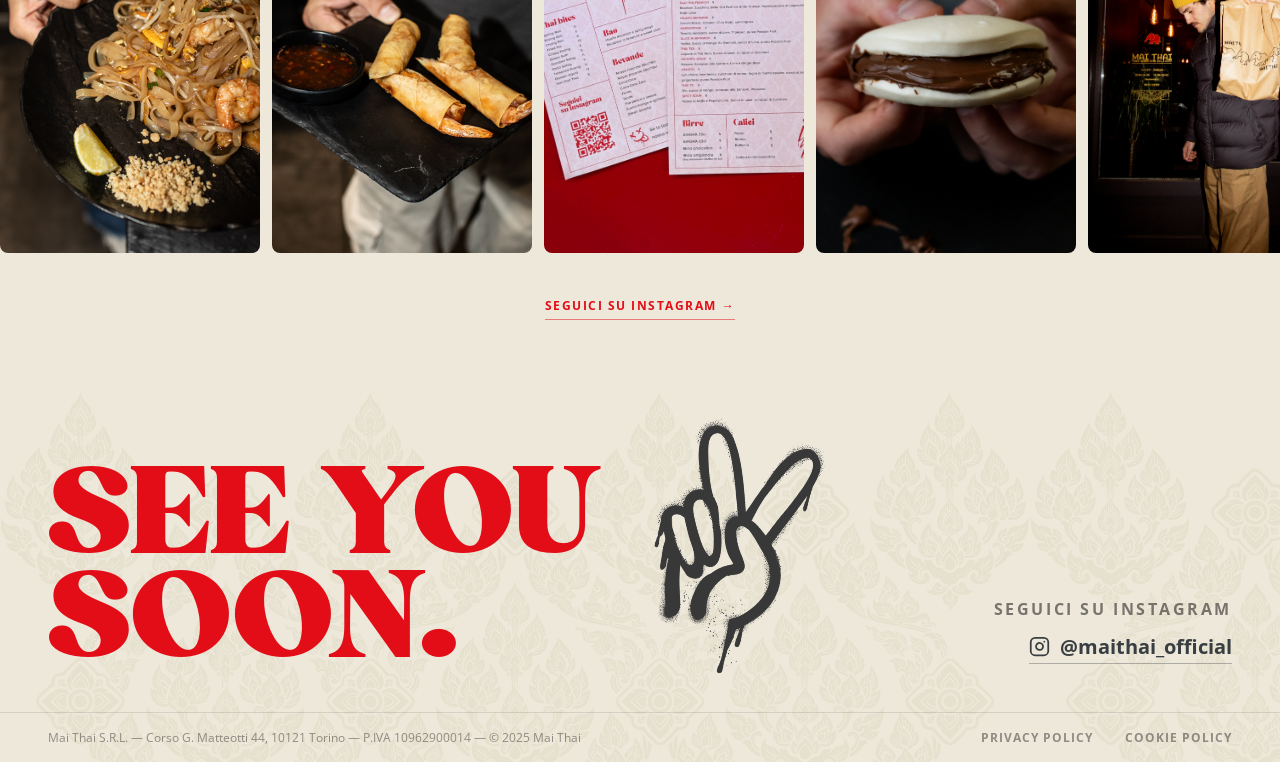
==== commit a630601c: "Home, sedi e menu: allineamenti, grafiche e fix sidebar filtri Home: - Chi siamo allineato a 3rem da" ====
--- a/home-v3.html
+++ b/home-v3.html
@@ -71,7 +71,6 @@
           <a href="sedi.html" class="v3-chisiamo__link">Chi siamo &rarr;</a>
         </div>
 
-        <img src="images/grafiche/grafiti/WOOW.png" alt="" class="v3-graffiti v3-graffiti--woow-chisiamo" aria-hidden="true">
         <img src="images/grafiche/grafiti/STELLINA.png" alt="" class="v3-graffiti v3-graffiti--stella-chisiamo-2" aria-hidden="true">
 
         <div class="v3-chisiamo__visual">
@@ -87,7 +86,7 @@
     <!-- ===== BEST SELLER ===== -->
     <section class="v3-bestseller" id="bestseller">
 
-      <img src="images/grafiche/grafiti/cuore.png" alt="" class="v3-graffiti v3-graffiti--cuore-bs" aria-hidden="true">
+      <img src="images/grafiche/grafiti/cuore-beige.png" alt="" class="v3-graffiti v3-graffiti--cuore-bs" aria-hidden="true">
 
       <h2 class="v3-bestseller__title">I più amati</h2>
 
--- a/css/home-v3.css
+++ b/css/home-v3.css
@@ -237,6 +237,9 @@
   overflow: hidden;
 }
 
+/* Niente contenitore centrato: il testo deve partire a 3rem dal bordo
+   pagina, come i titoli di bestseller, gallery e Dove siamo. Con
+   max-width 1300px centrato rientrava di ~310px in piu su schermi larghi. */
 .v3-chisiamo__inner {
   position: relative;
   z-index: 1;
@@ -244,31 +247,19 @@
   grid-template-columns: 1fr 1fr;
   gap: 2rem;
   align-items: center;
-  max-width: 1300px;
-  margin: 0 auto;
   padding: 0 3rem;
 }
 
-/* WOOW — nello spazio vuoto tra il testo e la foto.
-   Il PNG e nero: il filtro lo porta ad antracite (#383838).
-   Nessuna rotazione CSS: la scritta e gia inclinata nel disegno. */
-.v3-graffiti--woow-chisiamo {
-  width: 220px;
-  top: 12%;
-  left: 40%;
-  z-index: 2;
-  filter: brightness(0) invert(1) brightness(0.22);
-}
-
-/* Seconda stellina, in basso a destra dietro il piatto.
+/* Stellina in basso a destra dietro il piatto.
    z-index -1 la manda sotto la foto ma resta dentro il contesto di
    impilamento di __inner, quindi sopra il pattern della sezione. */
 .v3-graffiti--stella-chisiamo-2 {
-  width: 155px;
-  right: 4%;
-  bottom: 2%;
+  width: 215px;
+  top: 50%;
+  left: 51%;
+  right: auto;
   z-index: -1;
-  transform: rotate(18deg);
+  transform: translateY(-50%) rotate(12deg);
   filter: brightness(0) invert(1) brightness(0.22);
 }
 
@@ -334,7 +325,7 @@
 /* ===== BEST SELLER ===== */
 
 .v3-bestseller {
-  background-color: var(--beige);
+  background-color: var(--red);
   padding: 4rem 3rem 5rem;
   position: relative;
 }
@@ -342,7 +333,7 @@
 .v3-bestseller__title {
   font-family: var(--font-display);
   font-size: clamp(3rem, 6vw, 8rem);
-  color: var(--red);
+  color: var(--beige);
   text-transform: uppercase;
   line-height: 0.85;
   margin-bottom: 2rem;
@@ -360,7 +351,6 @@
   z-index: 2;
   transform: rotate(20deg);
   opacity: 0.9;
-  filter: brightness(0) invert(1) brightness(0.22);
 }
 
 
@@ -398,12 +388,10 @@
   content: '';
   position: absolute;
   inset: 0;
-  background-image: url('../images/grafiche/grafiti/cerchio.png');
+  background-image: url('../images/grafiche/grafiti/MACCHIA%20GIUSTA.png');
   background-repeat: no-repeat;
   background-position: center;
-  background-size: 80%;
-  filter: invert(13%) sepia(94%) saturate(5000%) hue-rotate(352deg) brightness(95%);
-  opacity: 0.4;
+  background-size: 90%;
   z-index: 0;
   pointer-events: none;
 }
@@ -428,7 +416,7 @@
 .v3-dish__name {
   font-family: var(--font-display);
   font-size: clamp(2rem, 4.5vw, 4.5rem);
-  color: var(--red);
+  color: var(--white);
   text-transform: uppercase;
   line-height: 1;
   text-align: center;
@@ -442,7 +430,7 @@
   flex-direction: column;
   align-items: center;
   gap: 0.4rem;
-  border-top: 2px solid rgba(227, 13, 24, 0.3);
+  border-top: 2px solid rgba(255, 255, 255, 0.25);
   padding-top: 1rem;
   width: 80%;
   margin: auto auto 0;
@@ -454,7 +442,7 @@
   font-weight: 700;
   letter-spacing: 0.18em;
   text-transform: uppercase;
-  color: var(--red);
+  color: var(--beige);
 }
 
 .v3-dish__spice-icons {
@@ -488,18 +476,18 @@
   font-size: 0.78rem;
   letter-spacing: 0.12em;
   text-transform: uppercase;
-  color: var(--red);
+  color: var(--white);
   display: inline-flex;
   align-items: center;
   gap: 0.5rem;
-  border-bottom: 1.5px solid rgba(227, 13, 24, 0.5);
+  border-bottom: 1.5px solid rgba(255, 255, 255, 0.5);
   padding-bottom: 0.3rem;
   transition: gap 0.2s, border-color 0.2s;
 }
 
 .v3-bestseller__cta a:hover {
   gap: 0.75rem;
-  border-bottom-color: var(--red);
+  border-bottom-color: var(--white);
 }
 
 /* ===== TICKER ===== */
@@ -802,32 +790,45 @@
   display: flex;
   flex-direction: column;
   align-items: flex-end;
-  gap: 0.6rem;
+  gap: 0.8rem;
   position: relative;
   z-index: 2;
 }
 
 .v3-footer__social-label {
   font-family: var(--font-body);
-  font-size: 0.72rem;
+  font-size: 1rem;
   font-weight: 700;
-  letter-spacing: 0.14em;
-  text-transform: uppercase;
-  color: rgba(0,0,0,0.45);
+  letter-spacing: 0.16em;
+  text-transform: uppercase;
+  color: rgba(0,0,0,0.5);
 }
 
 .v3-footer__social-handle {
   display: flex;
   align-items: center;
-  gap: 0.5rem;
-  font-family: var(--font-body);
-  font-size: 1rem;
-  font-weight: 600;
+  gap: 0.6rem;
+  font-family: var(--font-body);
+  font-size: 1.25rem;
+  font-weight: 700;
   color: var(--black);
-  transition: opacity 0.2s;
-}
-
-.v3-footer__social-handle:hover { opacity: 0.75; }
+  border-bottom: 1.5px solid rgba(56, 62, 66, 0.35);
+  padding-bottom: 0.2rem;
+  transition: opacity 0.2s, gap 0.2s, border-color 0.2s;
+}
+
+/* L'icona segue la dimensione del testo invece dei 18px fissi nell'SVG */
+.v3-footer__social-handle svg {
+  width: 1.05em;
+  height: 1.05em;
+  flex-shrink: 0;
+}
+
+.v3-footer__social-handle:hover {
+  opacity: 0.75;
+  gap: 0.8rem;
+  border-bottom-color: var(--black);
+}
 
 .v3-footer__bottom {
   border-top: 1px solid rgba(0,0,0,0.1);
@@ -980,20 +981,14 @@
   .v3-chisiamo__photo { order: -1; }
   .v3-chisiamo__photo img { max-height: 240px; }
 
-  /* A colonna singola il WOOW andrebbe in mezzo alla foto:
-     piu piccolo e spostato nell'angolo */
-  .v3-graffiti--woow-chisiamo {
-    width: 130px;
-    top: 1%;
-    left: auto;
-    right: 3%;
-  }
-
+  /* Annulla il centraggio verticale della versione desktop */
   .v3-graffiti--stella-chisiamo-2 {
     width: 90px;
     right: auto;
     left: 3%;
+    top: auto;
     bottom: 6%;
+    transform: rotate(12deg);
   }
 
   /* Gallery */
@@ -1085,6 +1080,8 @@
   .v3-bestseller { padding: 2rem 1rem 3rem; }
   .v3-bestseller__grid { gap: 1.5rem; }
 
+  .v3-gallery__title { padding: 0 1rem; }
+
   .v3-sedi__left  { padding: 1.5rem 1rem; }
   .v3-sedi__controls { padding: 0.5rem 1rem; }
 
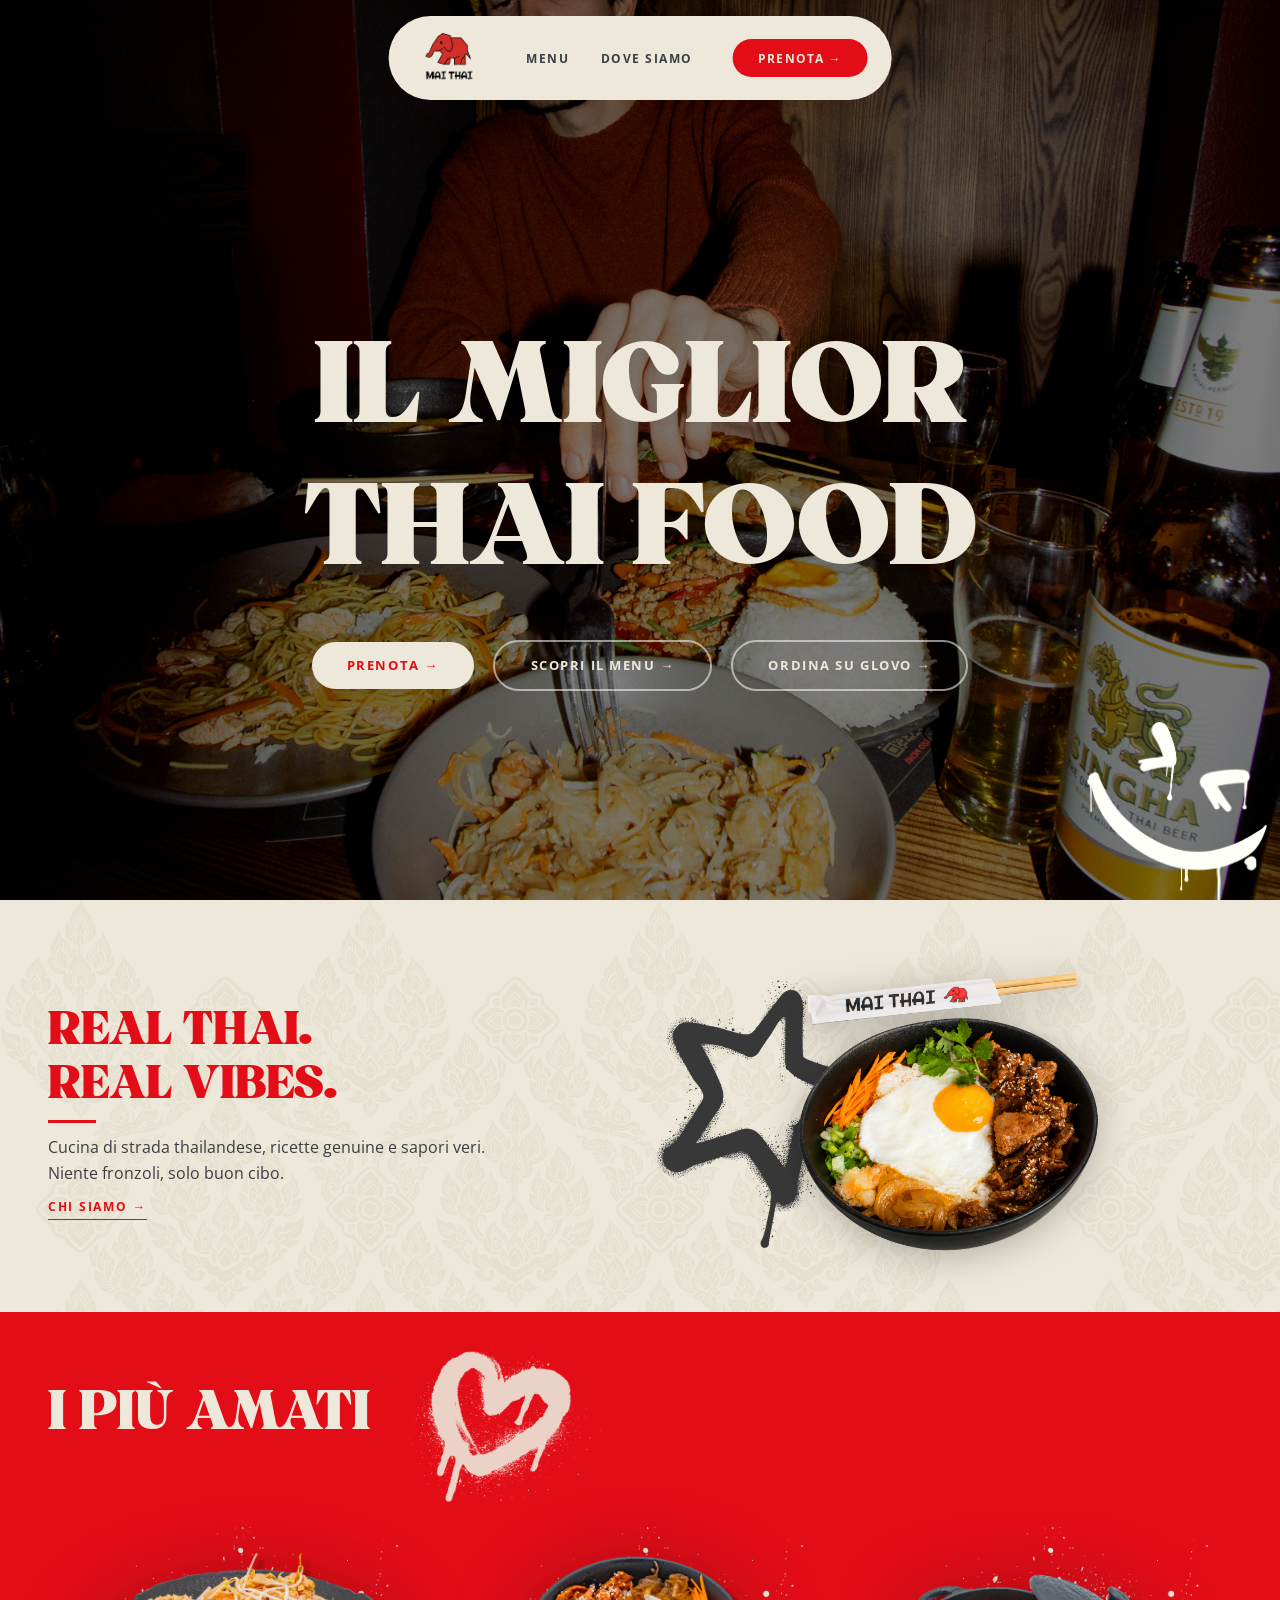
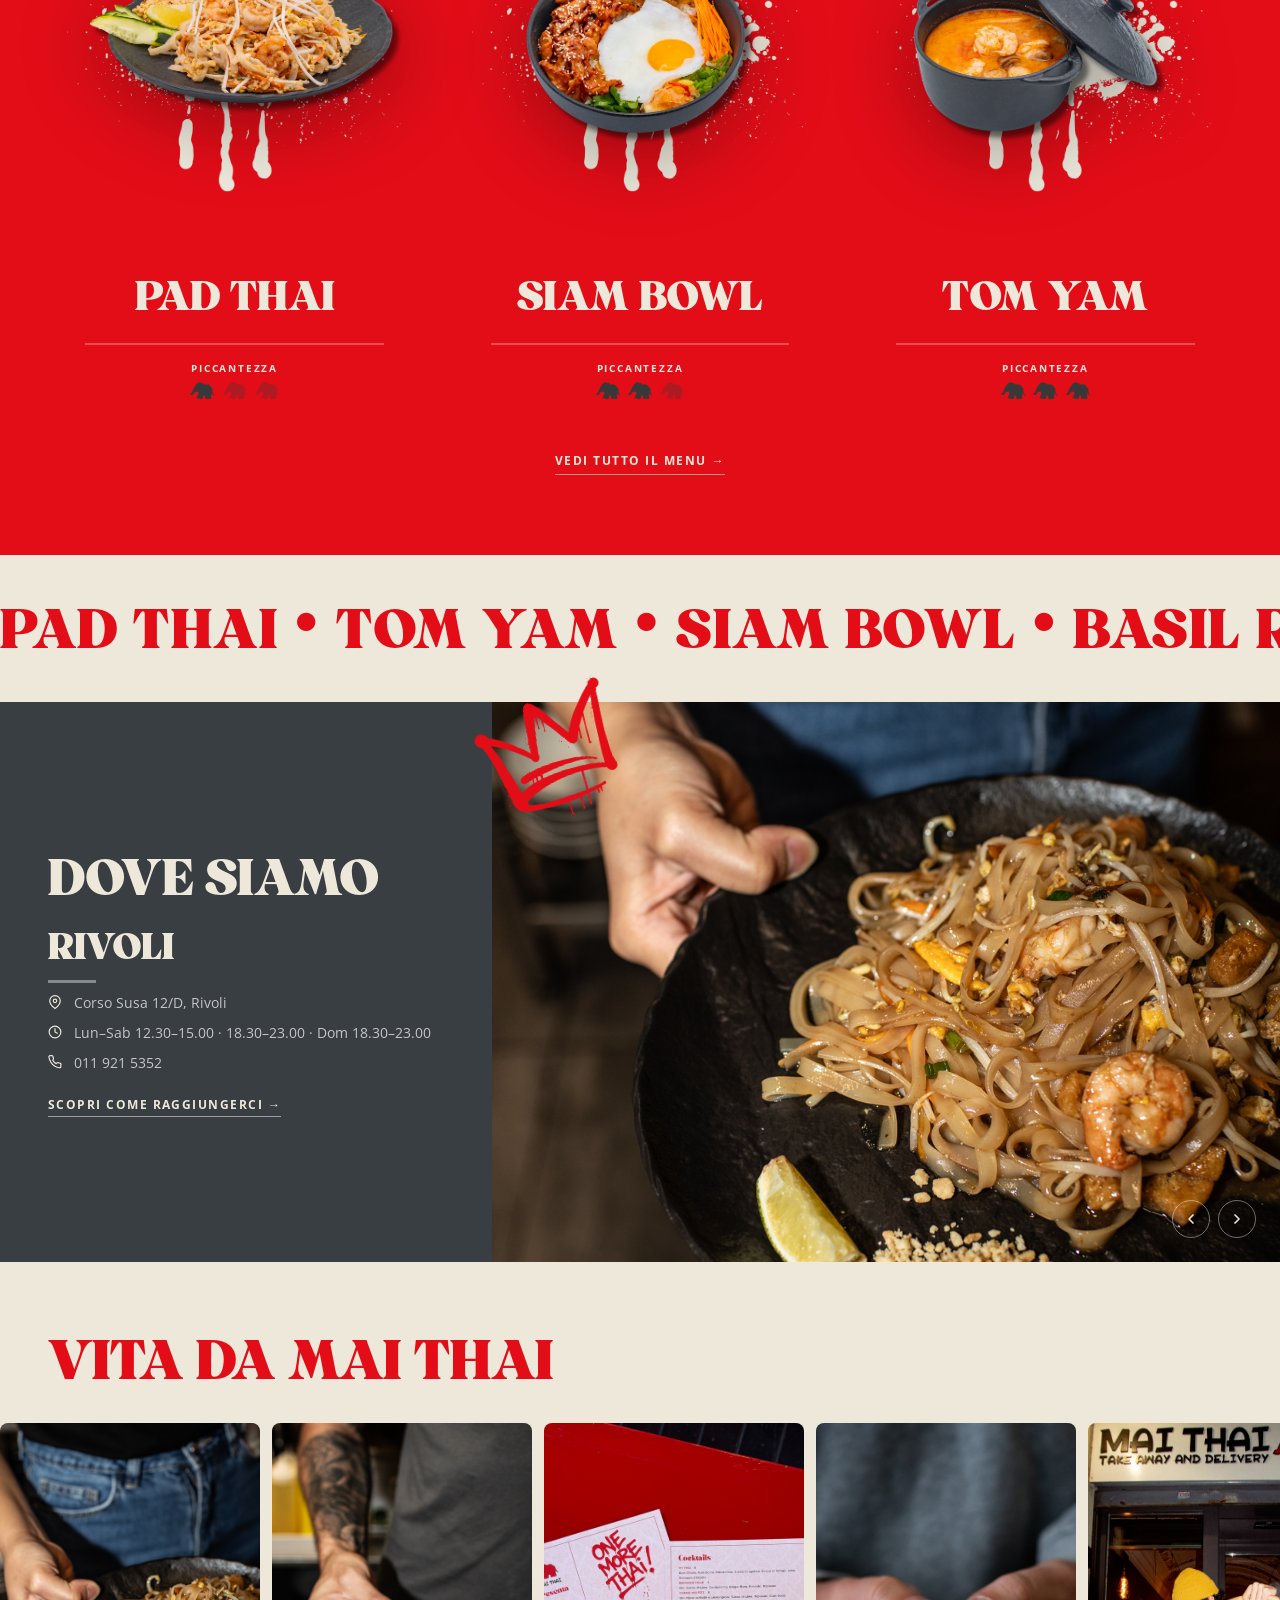
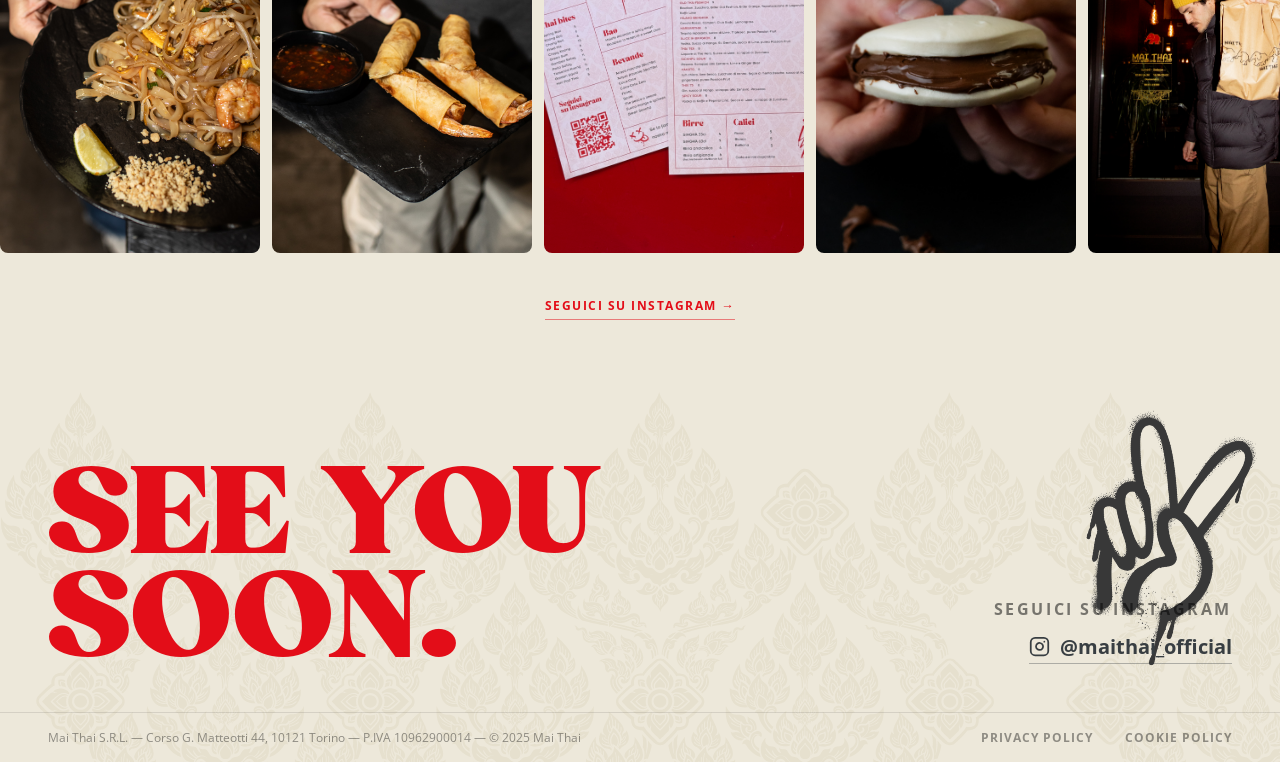
==== commit 0b14c4c1: "Home: pulsante Ordina su Glovo nella hero Terzo CTA accanto a 'Scopri il menu', stile secondario per" ====
--- a/home-v3.html
+++ b/home-v3.html
@@ -52,6 +52,7 @@
         <div class="v3-hero__ctas">
           <a href="sedi.html" class="v3-hero__cta v3-hero__cta--primary">Prenota →</a>
           <a href="#bestseller" class="v3-hero__cta v3-hero__cta--secondary">Scopri il menu →</a>
+          <a href="https://glovoapp.com/it/it/torino/stores/mai-thai?search=mai+thai" target="_blank" rel="noopener" class="v3-hero__cta v3-hero__cta--secondary v3-hero__cta--glovo">Ordina su Glovo →</a>
         </div>
       </div>
 
--- a/css/home-v3.css
+++ b/css/home-v3.css
@@ -162,9 +162,13 @@
   white-space: nowrap;
 }
 
+/* wrap perche con tre pulsanti la riga supera di poco lo spazio utile
+   appena sopra il breakpoint mobile: cosi va a capo invece di traboccare */
 .v3-hero__ctas {
   display: flex;
-  align-items: center;
+  flex-wrap: wrap;
+  align-items: center;
+  justify-content: center;
   gap: 1.2rem;
 }
 
@@ -199,6 +203,14 @@
   background-color: var(--black);
   color: var(--beige);
   border-color: var(--black);
+}
+
+/* Giallo Glovo in hover. Va dopo la regola --secondary:hover, che ha la
+   stessa specificita: vince l'ultima dichiarata. */
+.v3-hero__cta--glovo:hover {
+  background-color: #ffc041;
+  border-color: #ffc041;
+  color: #fff;
 }
 
 .v3-hero__dish img {
@@ -776,11 +788,15 @@
   text-transform: uppercase;
 }
 
-/* SMILE — footer */
+/* SMILE — footer, in alto a destra.
+   Era a right: 30rem, un offset fisso che non teneva conto dell'headline
+   accanto: essendo clamp(5rem, 14vw, 18rem) il titolo cresce col viewport
+   e a certe larghezze ci finiva sotto. Qui invece sta nella colonna del
+   blocco social, che essendo allineato in basso lascia libero il sopra. */
 .v3-graffiti--smile-footer {
   width: 150px;
-  top: 2rem;
-  right: 30rem;
+  top: 1.5rem;
+  right: 3rem;
   z-index: 1;
   transform: rotate(15deg);
   filter: brightness(0) invert(1) brightness(0.22);
@@ -1060,6 +1076,10 @@
     gap: 1.5rem;
   }
   .v3-footer__headline { font-size: clamp(4rem, 18vw, 8rem); }
+
+  /* A colonna singola non resta spazio libero: headline e blocco social
+     si impilano e la grafica finirebbe sopra al testo */
+  .v3-graffiti--smile-footer { display: none; }
   .v3-footer__bottom {
     flex-direction: column;
     align-items: center;
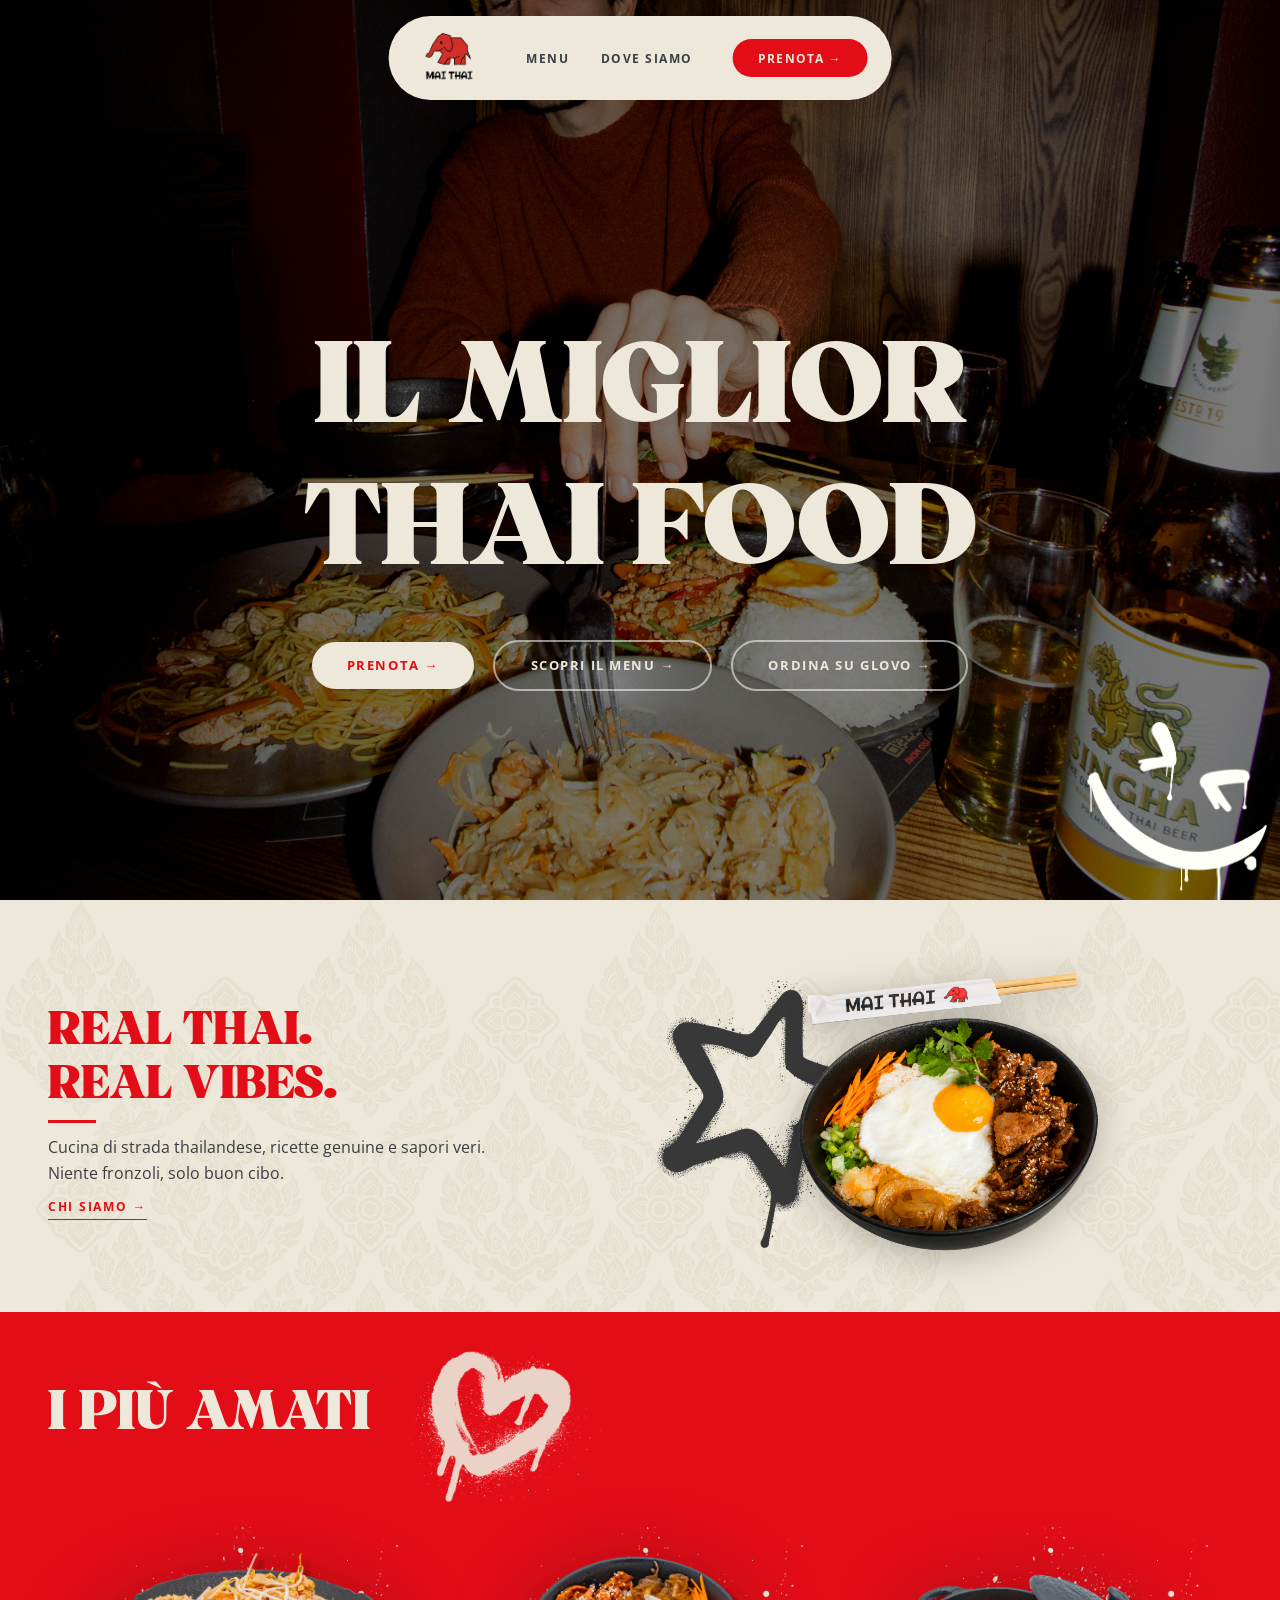
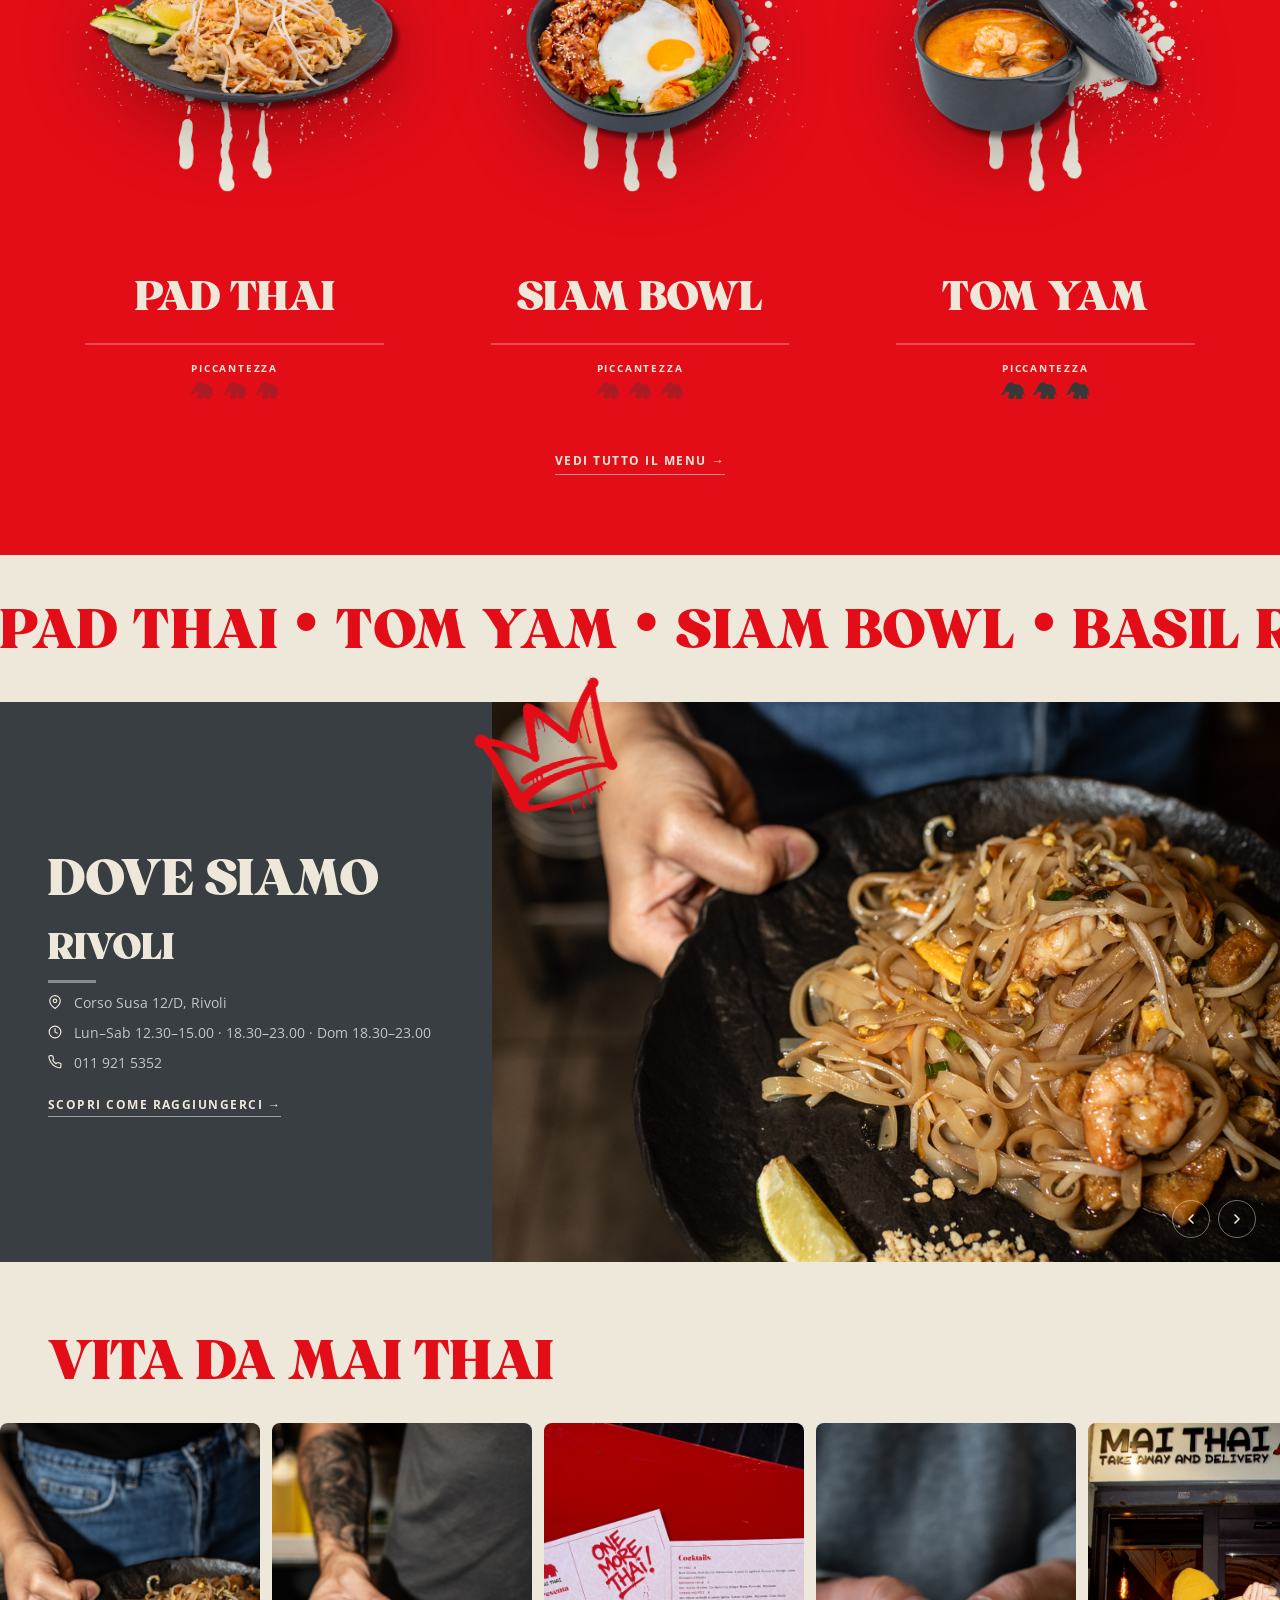
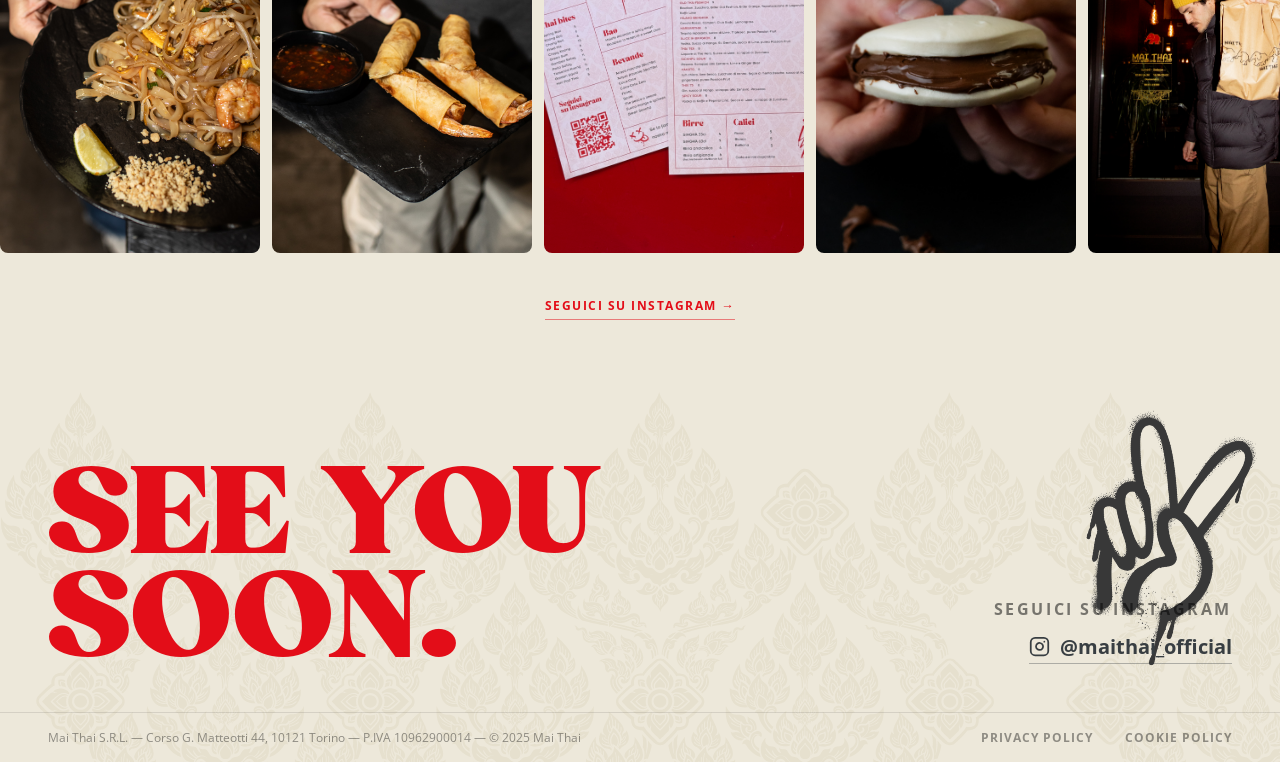
==== commit aa756813: "Home: corregge la piccantezza dei tre piatti in evidenza Pad Thai e Siam Bowl mostravano 1 e 2 elefa" ====
--- a/home-v3.html
+++ b/home-v3.html
@@ -101,7 +101,7 @@
           <div class="v3-dish__spice">
             <span class="v3-dish__spice-label">Piccantezza</span>
             <div class="v3-dish__spice-icons">
-              <img src="images/loghi/elefante-rosso.svg" class="active" alt="">
+              <img src="images/loghi/elefante-rosso.svg" alt="">
               <img src="images/loghi/elefante-rosso.svg" alt="">
               <img src="images/loghi/elefante-rosso.svg" alt="">
             </div>
@@ -117,8 +117,8 @@
           <div class="v3-dish__spice">
             <span class="v3-dish__spice-label">Piccantezza</span>
             <div class="v3-dish__spice-icons">
-              <img src="images/loghi/elefante-rosso.svg" class="active" alt="">
-              <img src="images/loghi/elefante-rosso.svg" class="active" alt="">
+              <img src="images/loghi/elefante-rosso.svg" alt="">
+              <img src="images/loghi/elefante-rosso.svg" alt="">
               <img src="images/loghi/elefante-rosso.svg" alt="">
             </div>
           </div>
